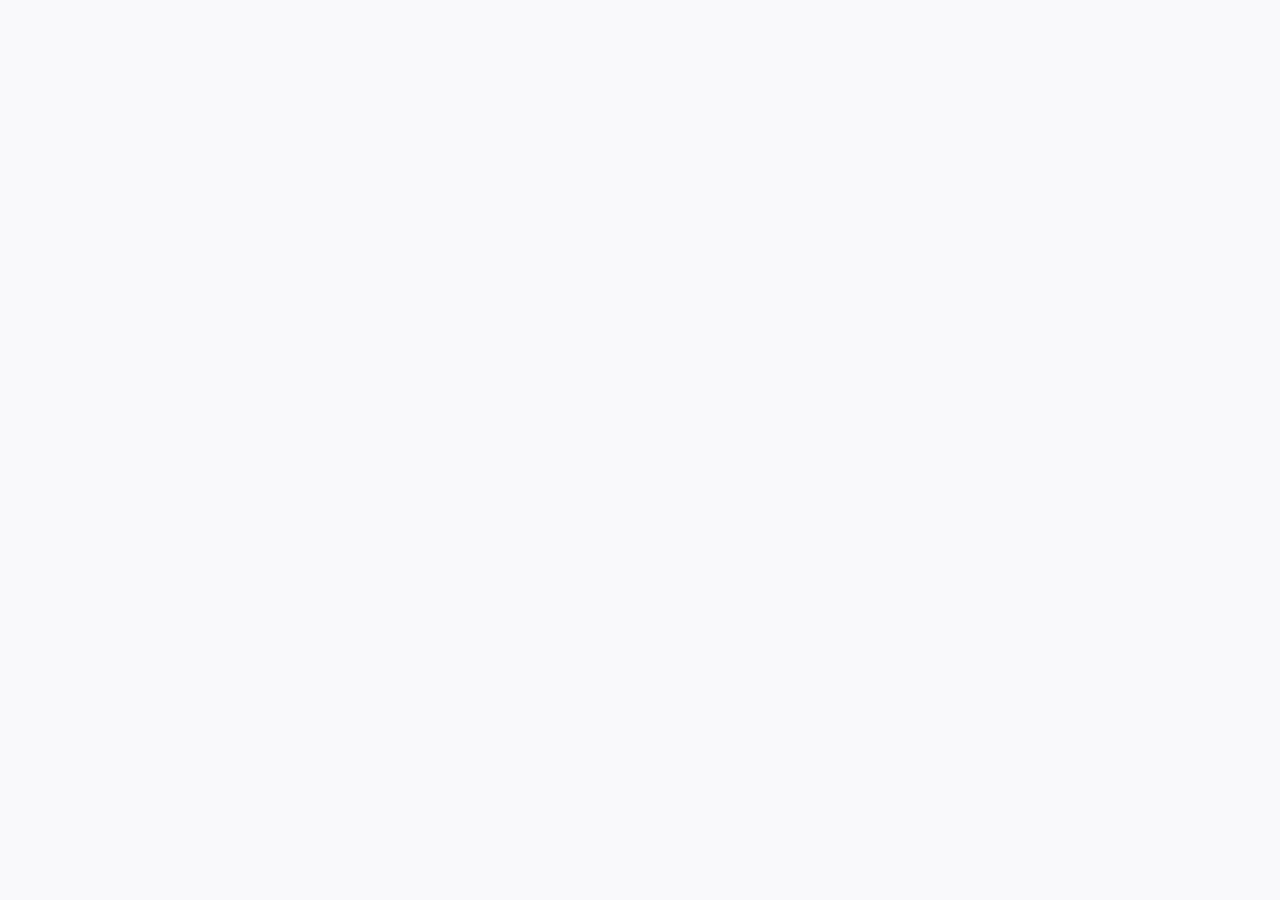
==== index.html @ aea3f919 "Publish deliverable app: index.html" ====
<!doctype html>
<html lang="en">
  <head>
    <meta charset="UTF-8" />
    <meta
      name="viewport"
      content="width=device-width, initial-scale=1, viewport-fit=cover"
    />
    <title>Glúteos 28D • Método Coach Luca</title>
    <meta
      name="description"
      content="Your independent 28-day at-home glute routine. Guided exercises, a personalized plan and progress at your own pace."
    />
    <meta name="theme-color" content="#b90760" />
    <meta name="apple-mobile-web-app-capable" content="yes" />
    <meta name="apple-mobile-web-app-status-bar-style" content="default" />
    <meta name="apple-mobile-web-app-title" content="Glúteos 28D" />
    <link rel="icon" href="[data-uri]" type="image/svg+xml" />
    <link rel="apple-touch-icon" href="[data-uri]" />
    <link rel="manifest" href="./manifest.webmanifest" />
    <link rel="preconnect" href="https://fonts.googleapis.com" />
    <link rel="preconnect" href="https://fonts.gstatic.com" crossorigin />
    <link
      href="https://fonts.googleapis.com/css2?family=Bricolage+Grotesque:opsz,wght@12..96,400;500;600;700;800&family=DM+Sans:wght@400;500;600;700;800&display=swap"
      rel="stylesheet"
    />
    <script type="module" crossorigin src="./app.js"></script>
    <link rel="stylesheet" crossorigin href="./app.css">
  </head>
  <body>
    <div id="root"></div>
  </body>
</html>
---- app.css ----
.fitness-app{--vip-footer-height: calc(64px + env(safe-area-inset-bottom, 0px)) }.vip-upgrade-footer{position:fixed;inset:auto 0 0;z-index:45;height:var(--vip-footer-height);display:flex;align-items:center;justify-content:center;padding:8px 16px calc(8px + env(safe-area-inset-bottom,0px));background:#fffcedf5;border-top:1px solid #e9d5a0;box-shadow:0 -4px 20px #210b3609;-webkit-backdrop-filter:blur(16px);backdrop-filter:blur(16px)}.vip-upgrade-link{display:flex;align-items:center;justify-content:center;gap:10px;width:min(420px,100%);height:46px;color:#210b36;background:linear-gradient(110deg,#ffe995,#f2c550);border:1.5px solid #210b36;border-radius:100px;box-shadow:2px 2px #210b36;text-decoration:none;transition:transform .18s ease,box-shadow .18s ease}.vip-upgrade-link:hover{transform:translateY(-1px);box-shadow:3px 3px #210b36}.vip-upgrade-link:active{transform:translateY(1px);box-shadow:1px 1px #210b36}.vip-upgrade-icon{display:flex;align-items:center;justify-content:center}.vip-upgrade-link strong{font-family:Bricolage Grotesque,sans-serif;font-size:19px;font-weight:800;letter-spacing:-.04em}.vip-upgrade-caption{padding-left:10px;border-left:1px solid #210b362b;font-size:12px;font-weight:750}.fitness-app .bottom-nav{bottom:calc(var(--vip-footer-height) + 20px)}.fitness-app .quiz-actions{bottom:var(--vip-footer-height)}.fitness-app .app-main{padding-bottom:calc(140px + var(--vip-footer-height))}.fitness-app .quiz-page{padding-bottom:calc(110px + var(--vip-footer-height))}.fitness-app .workout-page{padding-bottom:calc(130px + var(--vip-footer-height))}.fitness-app .welcome-column{padding-bottom:calc(38px + var(--vip-footer-height))}@media (max-width: 520px){.fitness-app .bottom-nav{bottom:calc(var(--vip-footer-height) + 14px)}.fitness-app .app-main{padding-bottom:calc(125px + var(--vip-footer-height))}.vip-upgrade-link{gap:9px}}@media (prefers-reduced-motion: reduce){.vip-upgrade-link{transition:none}}/*! tailwindcss v4.1.14 | MIT License | https://tailwindcss.com */@layer properties{@supports (((-webkit-hyphens:none)) and (not (margin-trim:inline))) or ((-moz-orient:inline) and (not (color:rgb(from red r g b)))){*,:before,:after,::backdrop{--tw-translate-x:0;--tw-translate-y:0;--tw-translate-z:0;--tw-rotate-x:initial;--tw-rotate-y:initial;--tw-rotate-z:initial;--tw-skew-x:initial;--tw-skew-y:initial;--tw-space-y-reverse:0;--tw-space-x-reverse:0;--tw-border-style:solid;--tw-gradient-position:initial;--tw-gradient-from:#0000;--tw-gradient-via:#0000;--tw-gradient-to:#0000;--tw-gradient-stops:initial;--tw-gradient-via-stops:initial;--tw-gradient-from-position:0%;--tw-gradient-via-position:50%;--tw-gradient-to-position:100%;--tw-leading:initial;--tw-font-weight:initial;--tw-tracking:initial;--tw-ordinal:initial;--tw-slashed-zero:initial;--tw-numeric-figure:initial;--tw-numeric-spacing:initial;--tw-numeric-fraction:initial;--tw-shadow:0 0 #0000;--tw-shadow-color:initial;--tw-shadow-alpha:100%;--tw-inset-shadow:0 0 #0000;--tw-inset-shadow-color:initial;--tw-inset-shadow-alpha:100%;--tw-ring-color:initial;--tw-ring-shadow:0 0 #0000;--tw-inset-ring-color:initial;--tw-inset-ring-shadow:0 0 #0000;--tw-ring-inset:initial;--tw-ring-offset-width:0px;--tw-ring-offset-color:#fff;--tw-ring-offset-shadow:0 0 #0000;--tw-outline-style:solid;--tw-blur:initial;--tw-brightness:initial;--tw-contrast:initial;--tw-grayscale:initial;--tw-hue-rotate:initial;--tw-invert:initial;--tw-opacity:initial;--tw-saturate:initial;--tw-sepia:initial;--tw-drop-shadow:initial;--tw-drop-shadow-color:initial;--tw-drop-shadow-alpha:100%;--tw-drop-shadow-size:initial;--tw-backdrop-blur:initial;--tw-backdrop-brightness:initial;--tw-backdrop-contrast:initial;--tw-backdrop-grayscale:initial;--tw-backdrop-hue-rotate:initial;--tw-backdrop-invert:initial;--tw-backdrop-opacity:initial;--tw-backdrop-saturate:initial;--tw-backdrop-sepia:initial;--tw-duration:initial;--tw-ease:initial;--tw-content:""}}}@layer theme{:root,:host{--font-sans:ui-sans-serif,system-ui,sans-serif,"Apple Color Emoji","Segoe UI Emoji","Segoe UI Symbol","Noto Color Emoji";--font-mono:ui-monospace,SFMono-Regular,Menlo,Monaco,Consolas,"Liberation Mono","Courier New",monospace;--color-red-100:oklch(93.6% .032 17.717);--color-red-500:oklch(63.7% .237 25.331);--color-blue-600:oklch(54.6% .245 262.881);--color-blue-700:oklch(48.8% .243 264.376);--color-slate-50:oklch(98.4% .003 247.858);--color-slate-100:oklch(96.8% .007 247.896);--color-slate-600:oklch(44.6% .043 257.281);--color-slate-700:oklch(37.2% .044 257.287);--color-slate-900:oklch(20.8% .042 265.755);--color-black:#000;--color-white:#fff;--spacing:.25rem;--container-xs:20rem;--container-sm:24rem;--container-md:28rem;--container-lg:32rem;--container-2xl:42rem;--container-6xl:72rem;--text-xs:.75rem;--text-xs--line-height:calc(1/.75);--text-sm:.875rem;--text-sm--line-height:calc(1.25/.875);--text-base:1rem;--text-base--line-height: 1.5 ;--text-lg:1.125rem;--text-lg--line-height:calc(1.75/1.125);--text-xl:1.25rem;--text-xl--line-height:calc(1.75/1.25);--text-2xl:1.5rem;--text-2xl--line-height:calc(2/1.5);--text-3xl:1.875rem;--text-3xl--line-height: 1.2 ;--text-4xl:2.25rem;--text-4xl--line-height:calc(2.5/2.25);--font-weight-normal:400;--font-weight-medium:500;--font-weight-semibold:600;--font-weight-bold:700;--tracking-tight:-.025em;--tracking-widest:.1em;--leading-snug:1.375;--leading-normal:1.5;--leading-relaxed:1.625;--radius-xs:.125rem;--radius-sm:.25rem;--radius-md:.375rem;--radius-lg:.5rem;--radius-xl:.75rem;--ease-in-out:cubic-bezier(.4,0,.2,1);--animate-spin:spin 1s linear infinite;--animate-pulse:pulse 2s cubic-bezier(.4,0,.6,1)infinite;--blur-sm:8px;--blur-2xl:40px;--aspect-video:16/9;--default-transition-duration:.15s;--default-transition-timing-function:cubic-bezier(.4,0,.2,1);--default-font-family:var(--font-sans);--default-mono-font-family:var(--font-mono)}}@layer base{*,:after,:before,::backdrop{box-sizing:border-box;border:0 solid;margin:0;padding:0}::file-selector-button{box-sizing:border-box;border:0 solid;margin:0;padding:0}html,:host{-webkit-text-size-adjust:100%;tab-size:4;line-height:1.5;font-family:var(--default-font-family,ui-sans-serif,system-ui,sans-serif,"Apple Color Emoji","Segoe UI Emoji","Segoe UI Symbol","Noto Color Emoji");font-feature-settings:var(--default-font-feature-settings,normal);font-variation-settings:var(--default-font-variation-settings,normal);-webkit-tap-highlight-color:transparent}hr{height:0;color:inherit;border-top-width:1px}abbr:where([title]){-webkit-text-decoration:underline dotted;text-decoration:underline dotted}h1,h2,h3,h4,h5,h6{font-size:inherit;font-weight:inherit}a{color:inherit;-webkit-text-decoration:inherit;text-decoration:inherit}b,strong{font-weight:bolder}code,kbd,samp,pre{font-family:var(--default-mono-font-family,ui-monospace,SFMono-Regular,Menlo,Monaco,Consolas,"Liberation Mono","Courier New",monospace);font-feature-settings:var(--default-mono-font-feature-settings,normal);font-variation-settings:var(--default-mono-font-variation-settings,normal);font-size:1em}small{font-size:80%}sub,sup{vertical-align:baseline;font-size:75%;line-height:0;position:relative}sub{bottom:-.25em}sup{top:-.5em}table{text-indent:0;border-color:inherit;border-collapse:collapse}:-moz-focusring{outline:auto}progress{vertical-align:baseline}summary{display:list-item}ol,ul,menu{list-style:none}img,svg,video,canvas,audio,iframe,embed,object{vertical-align:middle;display:block}img,video{max-width:100%;height:auto}button,input,select,optgroup,textarea{font:inherit;font-feature-settings:inherit;font-variation-settings:inherit;letter-spacing:inherit;color:inherit;opacity:1;background-color:#0000;border-radius:0}::file-selector-button{font:inherit;font-feature-settings:inherit;font-variation-settings:inherit;letter-spacing:inherit;color:inherit;opacity:1;background-color:#0000;border-radius:0}:where(select:is([multiple],[size])) optgroup{font-weight:bolder}:where(select:is([multiple],[size])) optgroup option{padding-inline-start:20px}::file-selector-button{margin-inline-end:4px}::placeholder{opacity:1}@supports (not ((-webkit-appearance:-apple-pay-button))) or (contain-intrinsic-size:1px){::placeholder{color:currentColor}@supports (color:color-mix(in lab,red,red)){::placeholder{color:color-mix(in oklab,currentcolor 50%,transparent)}}}textarea{resize:vertical}::-webkit-search-decoration{-webkit-appearance:none}::-webkit-date-and-time-value{min-height:1lh;text-align:inherit}::-webkit-datetime-edit{display:inline-flex}::-webkit-datetime-edit-fields-wrapper{padding:0}::-webkit-datetime-edit{padding-block:0}::-webkit-datetime-edit-year-field{padding-block:0}::-webkit-datetime-edit-month-field{padding-block:0}::-webkit-datetime-edit-day-field{padding-block:0}::-webkit-datetime-edit-hour-field{padding-block:0}::-webkit-datetime-edit-minute-field{padding-block:0}::-webkit-datetime-edit-second-field{padding-block:0}::-webkit-datetime-edit-millisecond-field{padding-block:0}::-webkit-datetime-edit-meridiem-field{padding-block:0}::-webkit-calendar-picker-indicator{line-height:1}:-moz-ui-invalid{box-shadow:none}button,input:where([type=button],[type=reset],[type=submit]){appearance:button}::file-selector-button{appearance:button}::-webkit-inner-spin-button{height:auto}::-webkit-outer-spin-button{height:auto}[hidden]:where(:not([hidden=until-found])){display:none!important}}@layer components;@layer utilities{.\@container\/card-header{container:card-header/inline-size}.\@container\/field-group{container:field-group/inline-size}.pointer-events-none{pointer-events:none}.invisible{visibility:hidden}.visible{visibility:visible}.sr-only{clip-path:inset(50%);white-space:nowrap;border-width:0;width:1px;height:1px;margin:-1px;padding:0;position:absolute;overflow:hidden}.absolute{position:absolute}.fixed{position:fixed}.relative{position:relative}.static{position:static}.sticky{position:sticky}.inset-0{inset:calc(var(--spacing)*0)}.inset-x-0{inset-inline:calc(var(--spacing)*0)}.inset-y-0{inset-block:calc(var(--spacing)*0)}.-top-12{top:calc(var(--spacing)*-12)}.top-0{top:calc(var(--spacing)*0)}.top-1\.5{top:calc(var(--spacing)*1.5)}.top-1\/2{top:50%}.top-3\.5{top:calc(var(--spacing)*3.5)}.top-4{top:calc(var(--spacing)*4)}.top-\[1px\]{top:1px}.top-\[50\%\]{top:50%}.top-\[60\%\]{top:60%}.top-full{top:100%}.-right-12{right:calc(var(--spacing)*-12)}.right-0{right:calc(var(--spacing)*0)}.right-1{right:calc(var(--spacing)*1)}.right-2{right:calc(var(--spacing)*2)}.right-3{right:calc(var(--spacing)*3)}.right-4{right:calc(var(--spacing)*4)}.-bottom-12{bottom:calc(var(--spacing)*-12)}.bottom-0{bottom:calc(var(--spacing)*0)}.bottom-4{bottom:calc(var(--spacing)*4)}.-left-12{left:calc(var(--spacing)*-12)}.left-0{left:calc(var(--spacing)*0)}.left-1\/2{left:50%}.left-2{left:calc(var(--spacing)*2)}.left-4{left:calc(var(--spacing)*4)}.left-\[50\%\]{left:50%}.isolate{isolation:isolate}.z-10{z-index:10}.z-20{z-index:20}.z-40{z-index:40}.z-50{z-index:50}.z-\[1\]{z-index:1}.order-first{order:-9999}.order-last{order:9999}.col-start-2{grid-column-start:2}.row-span-2{grid-row:span 2/span 2}.row-start-1{grid-row-start:1}.container{width:100%}@media (min-width:40rem){.container{max-width:40rem}}@media (min-width:48rem){.container{max-width:48rem}}@media (min-width:64rem){.container{max-width:64rem}}@media (min-width:80rem){.container{max-width:80rem}}@media (min-width:96rem){.container{max-width:96rem}}.\!m-0{margin:calc(var(--spacing)*0)!important}.-mx-1{margin-inline:calc(var(--spacing)*-1)}.mx-2{margin-inline:calc(var(--spacing)*2)}.mx-3\.5{margin-inline:calc(var(--spacing)*3.5)}.mx-4{margin-inline:calc(var(--spacing)*4)}.mx-auto{margin-inline:auto}.-my-2{margin-block:calc(var(--spacing)*-2)}.my-0{margin-block:calc(var(--spacing)*0)}.my-0\.5{margin-block:calc(var(--spacing)*.5)}.my-1{margin-block:calc(var(--spacing)*1)}.-mt-4{margin-top:calc(var(--spacing)*-4)}.mt-1{margin-top:calc(var(--spacing)*1)}.mt-1\.5{margin-top:calc(var(--spacing)*1.5)}.mt-2{margin-top:calc(var(--spacing)*2)}.mt-4{margin-top:calc(var(--spacing)*4)}.mt-12{margin-top:calc(var(--spacing)*12)}.mt-auto{margin-top:auto}.mr-2{margin-right:calc(var(--spacing)*2)}.mb-1{margin-bottom:calc(var(--spacing)*1)}.mb-2{margin-bottom:calc(var(--spacing)*2)}.mb-3{margin-bottom:calc(var(--spacing)*3)}.mb-4{margin-bottom:calc(var(--spacing)*4)}.mb-6{margin-bottom:calc(var(--spacing)*6)}.mb-8{margin-bottom:calc(var(--spacing)*8)}.-ml-4{margin-left:calc(var(--spacing)*-4)}.ml-1{margin-left:calc(var(--spacing)*1)}.ml-2{margin-left:calc(var(--spacing)*2)}.ml-4{margin-left:calc(var(--spacing)*4)}.ml-auto{margin-left:auto}.line-clamp-1{-webkit-line-clamp:1;-webkit-box-orient:vertical;display:-webkit-box;overflow:hidden}.line-clamp-2{-webkit-line-clamp:2;-webkit-box-orient:vertical;display:-webkit-box;overflow:hidden}.block{display:block}.flex{display:flex}.grid{display:grid}.hidden{display:none}.inline-flex{display:inline-flex}.table{display:table}.table-caption{display:table-caption}.table-cell{display:table-cell}.table-row{display:table-row}.field-sizing-content{field-sizing:content}.aspect-square{aspect-ratio:1}.aspect-video{aspect-ratio:var(--aspect-video)}.size-\(--cell-size\){width:var(--cell-size);height:var(--cell-size)}.size-2{width:calc(var(--spacing)*2);height:calc(var(--spacing)*2)}.size-2\.5{width:calc(var(--spacing)*2.5);height:calc(var(--spacing)*2.5)}.size-3{width:calc(var(--spacing)*3);height:calc(var(--spacing)*3)}.size-3\.5{width:calc(var(--spacing)*3.5);height:calc(var(--spacing)*3.5)}.size-4{width:calc(var(--spacing)*4);height:calc(var(--spacing)*4)}.size-6{width:calc(var(--spacing)*6);height:calc(var(--spacing)*6)}.size-7{width:calc(var(--spacing)*7);height:calc(var(--spacing)*7)}.size-8{width:calc(var(--spacing)*8);height:calc(var(--spacing)*8)}.size-9{width:calc(var(--spacing)*9);height:calc(var(--spacing)*9)}.size-10{width:calc(var(--spacing)*10);height:calc(var(--spacing)*10)}.size-12{width:calc(var(--spacing)*12);height:calc(var(--spacing)*12)}.size-auto{width:auto;height:auto}.size-full{width:100%;height:100%}.h-\(--cell-size\){height:var(--cell-size)}.h-1\.5{height:calc(var(--spacing)*1.5)}.h-2{height:calc(var(--spacing)*2)}.h-2\.5{height:calc(var(--spacing)*2.5)}.h-3{height:calc(var(--spacing)*3)}.h-4{height:calc(var(--spacing)*4)}.h-5{height:calc(var(--spacing)*5)}.h-6{height:calc(var(--spacing)*6)}.h-7{height:calc(var(--spacing)*7)}.h-8{height:calc(var(--spacing)*8)}.h-9{height:calc(var(--spacing)*9)}.h-10{height:calc(var(--spacing)*10)}.h-12{height:calc(var(--spacing)*12)}.h-14{height:calc(var(--spacing)*14)}.h-16{height:calc(var(--spacing)*16)}.h-32{height:calc(var(--spacing)*32)}.h-64{height:calc(var(--spacing)*64)}.h-\[1\.15rem\]{height:1.15rem}.h-\[38px\]{height:38px}.h-\[200px\]{height:200px}.h-\[500px\]{height:500px}.h-\[calc\(100\%-1px\)\]{height:calc(100% - 1px)}.h-\[var\(--radix-navigation-menu-viewport-height\)\]{height:var(--radix-navigation-menu-viewport-height)}.h-\[var\(--radix-select-trigger-height\)\]{height:var(--radix-select-trigger-height)}.h-auto{height:auto}.h-full{height:100%}.h-px{height:1px}.h-svh{height:100svh}.max-h-\(--radix-context-menu-content-available-height\){max-height:var(--radix-context-menu-content-available-height)}.max-h-\(--radix-dropdown-menu-content-available-height\){max-height:var(--radix-dropdown-menu-content-available-height)}.max-h-\(--radix-select-content-available-height\){max-height:var(--radix-select-content-available-height)}.max-h-32{max-height:calc(var(--spacing)*32)}.max-h-\[300px\]{max-height:300px}.min-h-0{min-height:calc(var(--spacing)*0)}.min-h-4{min-height:calc(var(--spacing)*4)}.min-h-9{min-height:calc(var(--spacing)*9)}.min-h-16{min-height:calc(var(--spacing)*16)}.min-h-\[200px\]{min-height:200px}.min-h-screen{min-height:100vh}.min-h-svh{min-height:100svh}.w-\(--cell-size\){width:var(--cell-size)}.w-\(--sidebar-width\){width:var(--sidebar-width)}.w-0{width:calc(var(--spacing)*0)}.w-1{width:calc(var(--spacing)*1)}.w-1\/2{width:50%}.w-2{width:calc(var(--spacing)*2)}.w-2\.5{width:calc(var(--spacing)*2.5)}.w-3{width:calc(var(--spacing)*3)}.w-3\/4{width:75%}.w-4{width:calc(var(--spacing)*4)}.w-5{width:calc(var(--spacing)*5)}.w-8{width:calc(var(--spacing)*8)}.w-9{width:calc(var(--spacing)*9)}.w-10{width:calc(var(--spacing)*10)}.w-16{width:calc(var(--spacing)*16)}.w-20{width:calc(var(--spacing)*20)}.w-24{width:calc(var(--spacing)*24)}.w-32{width:calc(var(--spacing)*32)}.w-48{width:calc(var(--spacing)*48)}.w-64{width:calc(var(--spacing)*64)}.w-72{width:calc(var(--spacing)*72)}.w-\[38px\]{width:38px}.w-\[100px\]{width:100px}.w-\[280px\]{width:280px}.w-\[400px\]{width:400px}.w-auto{width:auto}.w-fit{width:fit-content}.w-full{width:100%}.w-max{width:max-content}.w-px{width:1px}.max-w-\(--skeleton-width\){max-width:var(--skeleton-width)}.max-w-2xl{max-width:var(--container-2xl)}.max-w-6xl{max-width:var(--container-6xl)}.max-w-\[80\%\]{max-width:80%}.max-w-\[calc\(100\%-2rem\)\]{max-width:calc(100% - 2rem)}.max-w-lg{max-width:var(--container-lg)}.max-w-max{max-width:max-content}.max-w-md{max-width:var(--container-md)}.max-w-none{max-width:none}.max-w-sm{max-width:var(--container-sm)}.max-w-xs{max-width:var(--container-xs)}.min-w-\(--cell-size\){min-width:var(--cell-size)}.min-w-0{min-width:calc(var(--spacing)*0)}.min-w-5{min-width:calc(var(--spacing)*5)}.min-w-8{min-width:calc(var(--spacing)*8)}.min-w-9{min-width:calc(var(--spacing)*9)}.min-w-10{min-width:calc(var(--spacing)*10)}.min-w-\[8rem\]{min-width:8rem}.min-w-\[12rem\]{min-width:12rem}.min-w-\[var\(--radix-select-trigger-width\)\]{min-width:var(--radix-select-trigger-width)}.flex-1{flex:1}.flex-shrink-0,.shrink-0{flex-shrink:0}.grow{flex-grow:1}.grow-0{flex-grow:0}.basis-full{flex-basis:100%}.caption-bottom{caption-side:bottom}.border-collapse{border-collapse:collapse}.origin-\(--radix-context-menu-content-transform-origin\){transform-origin:var(--radix-context-menu-content-transform-origin)}.origin-\(--radix-dropdown-menu-content-transform-origin\){transform-origin:var(--radix-dropdown-menu-content-transform-origin)}.origin-\(--radix-hover-card-content-transform-origin\){transform-origin:var(--radix-hover-card-content-transform-origin)}.origin-\(--radix-menubar-content-transform-origin\){transform-origin:var(--radix-menubar-content-transform-origin)}.origin-\(--radix-popover-content-transform-origin\){transform-origin:var(--radix-popover-content-transform-origin)}.origin-\(--radix-select-content-transform-origin\){transform-origin:var(--radix-select-content-transform-origin)}.origin-\(--radix-tooltip-content-transform-origin\){transform-origin:var(--radix-tooltip-content-transform-origin)}.-translate-x-1\/2{--tw-translate-x: -50% ;translate:var(--tw-translate-x)var(--tw-translate-y)}.-translate-x-px{--tw-translate-x:-1px;translate:var(--tw-translate-x)var(--tw-translate-y)}.translate-x-\[-50\%\]{--tw-translate-x:-50%;translate:var(--tw-translate-x)var(--tw-translate-y)}.translate-x-px{--tw-translate-x:1px;translate:var(--tw-translate-x)var(--tw-translate-y)}.-translate-y-1\/2{--tw-translate-y: -50% ;translate:var(--tw-translate-x)var(--tw-translate-y)}.translate-y-0\.5{--tw-translate-y:calc(var(--spacing)*.5);translate:var(--tw-translate-x)var(--tw-translate-y)}.translate-y-\[-50\%\]{--tw-translate-y:-50%;translate:var(--tw-translate-x)var(--tw-translate-y)}.translate-y-\[calc\(-50\%_-_2px\)\]{--tw-translate-y: calc(-50% - 2px) ;translate:var(--tw-translate-x)var(--tw-translate-y)}.rotate-45{rotate:45deg}.rotate-90{rotate:90deg}.transform{transform:var(--tw-rotate-x,)var(--tw-rotate-y,)var(--tw-rotate-z,)var(--tw-skew-x,)var(--tw-skew-y,)}.animate-pulse{animation:var(--animate-pulse)}.animate-spin{animation:var(--animate-spin)}.cursor-col-resize{cursor:col-resize}.cursor-default{cursor:default}.cursor-pointer{cursor:pointer}.cursor-text{cursor:text}.touch-none{touch-action:none}.resize-none{resize:none}.scroll-my-1{scroll-margin-block:calc(var(--spacing)*1)}.scroll-py-1{scroll-padding-block:calc(var(--spacing)*1)}.list-disc{list-style-type:disc}.list-none{list-style-type:none}.auto-rows-min{grid-auto-rows:min-content}.grid-cols-1{grid-template-columns:repeat(1,minmax(0,1fr))}.grid-cols-2{grid-template-columns:repeat(2,minmax(0,1fr))}.grid-cols-3{grid-template-columns:repeat(3,minmax(0,1fr))}.grid-cols-\[0_1fr\]{grid-template-columns:0 1fr}.grid-rows-\[auto_auto\]{grid-template-rows:auto auto}.flex-col{flex-direction:column}.flex-col-reverse{flex-direction:column-reverse}.flex-row{flex-direction:row}.flex-wrap{flex-wrap:wrap}.items-center{align-items:center}.items-end{align-items:flex-end}.items-start{align-items:flex-start}.items-stretch{align-items:stretch}.justify-between{justify-content:space-between}.justify-center{justify-content:center}.justify-end{justify-content:flex-end}.justify-start{justify-content:flex-start}.justify-items-start{justify-items:start}.gap-0{gap:calc(var(--spacing)*0)}.gap-0\.5{gap:calc(var(--spacing)*.5)}.gap-1{gap:calc(var(--spacing)*1)}.gap-1\.5{gap:calc(var(--spacing)*1.5)}.gap-2{gap:calc(var(--spacing)*2)}.gap-2\.5{gap:calc(var(--spacing)*2.5)}.gap-3{gap:calc(var(--spacing)*3)}.gap-4{gap:calc(var(--spacing)*4)}.gap-6{gap:calc(var(--spacing)*6)}.gap-7{gap:calc(var(--spacing)*7)}.gap-8{gap:calc(var(--spacing)*8)}:where(.space-y-1>:not(:last-child)){--tw-space-y-reverse:0;margin-block-start:calc(calc(var(--spacing)*1)*var(--tw-space-y-reverse));margin-block-end:calc(calc(var(--spacing)*1)*calc(1 - var(--tw-space-y-reverse)))}:where(.space-y-2>:not(:last-child)){--tw-space-y-reverse:0;margin-block-start:calc(calc(var(--spacing)*2)*var(--tw-space-y-reverse));margin-block-end:calc(calc(var(--spacing)*2)*calc(1 - var(--tw-space-y-reverse)))}:where(.space-y-3>:not(:last-child)){--tw-space-y-reverse:0;margin-block-start:calc(calc(var(--spacing)*3)*var(--tw-space-y-reverse));margin-block-end:calc(calc(var(--spacing)*3)*calc(1 - var(--tw-space-y-reverse)))}:where(.space-y-4>:not(:last-child)){--tw-space-y-reverse:0;margin-block-start:calc(calc(var(--spacing)*4)*var(--tw-space-y-reverse));margin-block-end:calc(calc(var(--spacing)*4)*calc(1 - var(--tw-space-y-reverse)))}:where(.space-y-6>:not(:last-child)){--tw-space-y-reverse:0;margin-block-start:calc(calc(var(--spacing)*6)*var(--tw-space-y-reverse));margin-block-end:calc(calc(var(--spacing)*6)*calc(1 - var(--tw-space-y-reverse)))}:where(.space-y-12>:not(:last-child)){--tw-space-y-reverse:0;margin-block-start:calc(calc(var(--spacing)*12)*var(--tw-space-y-reverse));margin-block-end:calc(calc(var(--spacing)*12)*calc(1 - var(--tw-space-y-reverse)))}:where(.space-x-2>:not(:last-child)){--tw-space-x-reverse:0;margin-inline-start:calc(calc(var(--spacing)*2)*var(--tw-space-x-reverse));margin-inline-end:calc(calc(var(--spacing)*2)*calc(1 - var(--tw-space-x-reverse)))}.gap-y-0\.5{row-gap:calc(var(--spacing)*.5)}.self-start{align-self:flex-start}.self-stretch{align-self:stretch}.justify-self-end{justify-self:flex-end}.truncate{text-overflow:ellipsis;white-space:nowrap;overflow:hidden}.overflow-auto{overflow:auto}.overflow-hidden{overflow:hidden}.overflow-x-auto{overflow-x:auto}.overflow-x-hidden{overflow-x:hidden}.overflow-y-auto{overflow-y:auto}.rounded{border-radius:.25rem}.rounded-\[2px\]{border-radius:2px}.rounded-\[4px\]{border-radius:4px}.rounded-\[10px\]{border-radius:10px}.rounded-\[20px\]{border-radius:20px}.rounded-\[calc\(var\(--radius\)-5px\)\]{border-radius:calc(var(--radius) - 5px)}.rounded-\[inherit\]{border-radius:inherit}.rounded-full{border-radius:3.40282e38px}.rounded-lg{border-radius:var(--radius-lg)}.rounded-md{border-radius:var(--radius-md)}.rounded-none{border-radius:0}.rounded-sm{border-radius:var(--radius-sm)}.rounded-xl{border-radius:var(--radius-xl)}.rounded-xs{border-radius:var(--radius-xs)}.rounded-l-md{border-top-left-radius:var(--radius-md);border-bottom-left-radius:var(--radius-md)}.rounded-tl-sm{border-top-left-radius:var(--radius-sm)}.rounded-r-md{border-top-right-radius:var(--radius-md);border-bottom-right-radius:var(--radius-md)}.border{border-style:var(--tw-border-style);border-width:1px}.border-0{border-style:var(--tw-border-style);border-width:0}.border-\[1\.5px\]{border-style:var(--tw-border-style);border-width:1.5px}.border-y{border-block-style:var(--tw-border-style);border-block-width:1px}.border-t{border-top-style:var(--tw-border-style);border-top-width:1px}.border-r{border-right-style:var(--tw-border-style);border-right-width:1px}.border-r-0{border-right-style:var(--tw-border-style);border-right-width:0}.border-b{border-bottom-style:var(--tw-border-style);border-bottom-width:1px}.border-l{border-left-style:var(--tw-border-style);border-left-width:1px}.border-dashed{--tw-border-style:dashed;border-style:dashed}.border-\(--color-border\){border-color:var(--color-border)}.border-\[rgba\(0\,0\,0\,0\.08\)\]{border-color:#00000014}.border-transparent{border-color:#0000}.border-t-transparent{border-top-color:#0000}.border-l-transparent{border-left-color:#0000}.bg-\(--color-bg\){background-color:var(--color-bg)}.bg-\[\#1a1a19\]{background-color:#1a1a19}.bg-\[\#f8f8f7\]{background-color:#f8f8f7}.bg-black\/50{background-color:#00000080}@supports (color:color-mix(in lab,red,red)){.bg-black\/50{background-color:color-mix(in oklab,var(--color-black)50%,transparent)}}.bg-blue-600{background-color:var(--color-blue-600)}.bg-red-100{background-color:var(--color-red-100)}.bg-transparent{background-color:#0000}.bg-white{background-color:var(--color-white)}.bg-white\/80{background-color:#fffc}@supports (color:color-mix(in lab,red,red)){.bg-white\/80{background-color:color-mix(in oklab,var(--color-white)80%,transparent)}}.bg-gradient-to-br{--tw-gradient-position:to bottom right in oklab;background-image:linear-gradient(var(--tw-gradient-stops))}.from-slate-50{--tw-gradient-from:var(--color-slate-50);--tw-gradient-stops:var(--tw-gradient-via-stops,var(--tw-gradient-position),var(--tw-gradient-from)var(--tw-gradient-from-position),var(--tw-gradient-to)var(--tw-gradient-to-position))}.to-slate-100{--tw-gradient-to:var(--color-slate-100);--tw-gradient-stops:var(--tw-gradient-via-stops,var(--tw-gradient-position),var(--tw-gradient-from)var(--tw-gradient-from-position),var(--tw-gradient-to)var(--tw-gradient-to-position))}.fill-current{fill:currentColor}.p-0{padding:calc(var(--spacing)*0)}.p-1{padding:calc(var(--spacing)*1)}.p-2{padding:calc(var(--spacing)*2)}.p-3{padding:calc(var(--spacing)*3)}.p-4{padding:calc(var(--spacing)*4)}.p-5{padding:calc(var(--spacing)*5)}.p-6{padding:calc(var(--spacing)*6)}.p-8{padding:calc(var(--spacing)*8)}.p-\[3px\]{padding:3px}.p-px{padding:1px}.px-\(--cell-size\){padding-inline:var(--cell-size)}.px-1{padding-inline:calc(var(--spacing)*1)}.px-1\.5{padding-inline:calc(var(--spacing)*1.5)}.px-2{padding-inline:calc(var(--spacing)*2)}.px-2\.5{padding-inline:calc(var(--spacing)*2.5)}.px-3{padding-inline:calc(var(--spacing)*3)}.px-4{padding-inline:calc(var(--spacing)*4)}.px-5{padding-inline:calc(var(--spacing)*5)}.px-6{padding-inline:calc(var(--spacing)*6)}.py-0\.5{padding-block:calc(var(--spacing)*.5)}.py-1{padding-block:calc(var(--spacing)*1)}.py-1\.5{padding-block:calc(var(--spacing)*1.5)}.py-2{padding-block:calc(var(--spacing)*2)}.py-2\.5{padding-block:calc(var(--spacing)*2.5)}.py-3{padding-block:calc(var(--spacing)*3)}.py-4{padding-block:calc(var(--spacing)*4)}.py-5{padding-block:calc(var(--spacing)*5)}.py-6{padding-block:calc(var(--spacing)*6)}.pt-0{padding-top:calc(var(--spacing)*0)}.pt-3{padding-top:calc(var(--spacing)*3)}.pt-4{padding-top:calc(var(--spacing)*4)}.pt-6{padding-top:calc(var(--spacing)*6)}.pt-8{padding-top:calc(var(--spacing)*8)}.pt-12{padding-top:calc(var(--spacing)*12)}.pr-1{padding-right:calc(var(--spacing)*1)}.pr-2{padding-right:calc(var(--spacing)*2)}.pr-2\.5{padding-right:calc(var(--spacing)*2.5)}.pr-3{padding-right:calc(var(--spacing)*3)}.pr-8{padding-right:calc(var(--spacing)*8)}.pb-3{padding-bottom:calc(var(--spacing)*3)}.pb-4{padding-bottom:calc(var(--spacing)*4)}.pb-8{padding-bottom:calc(var(--spacing)*8)}.pl-2{padding-left:calc(var(--spacing)*2)}.pl-3{padding-left:calc(var(--spacing)*3)}.pl-4{padding-left:calc(var(--spacing)*4)}.pl-8{padding-left:calc(var(--spacing)*8)}.text-center{text-align:center}.text-left{text-align:left}.text-right{text-align:right}.align-middle{vertical-align:middle}.font-mono{font-family:var(--font-mono)}.font-sans{font-family:var(--font-sans)}.text-2xl{font-size:var(--text-2xl);line-height:var(--tw-leading,var(--text-2xl--line-height))}.text-3xl{font-size:var(--text-3xl);line-height:var(--tw-leading,var(--text-3xl--line-height))}.text-4xl{font-size:var(--text-4xl);line-height:var(--tw-leading,var(--text-4xl--line-height))}.text-base{font-size:var(--text-base);line-height:var(--tw-leading,var(--text-base--line-height))}.text-lg{font-size:var(--text-lg);line-height:var(--tw-leading,var(--text-lg--line-height))}.text-sm{font-size:var(--text-sm);line-height:var(--tw-leading,var(--text-sm--line-height))}.text-sm\/relaxed{font-size:var(--text-sm);line-height:var(--leading-relaxed)}.text-xl{font-size:var(--text-xl);line-height:var(--tw-leading,var(--text-xl--line-height))}.text-xs{font-size:var(--text-xs);line-height:var(--tw-leading,var(--text-xs--line-height))}.text-\[0\.8rem\]{font-size:.8rem}.leading-5{--tw-leading:calc(var(--spacing)*5);line-height:calc(var(--spacing)*5)}.leading-\[26px\]{--tw-leading:26px;line-height:26px}.leading-none{--tw-leading:1;line-height:1}.leading-normal{--tw-leading:var(--leading-normal);line-height:var(--leading-normal)}.leading-relaxed{--tw-leading:var(--leading-relaxed);line-height:var(--leading-relaxed)}.leading-snug{--tw-leading:var(--leading-snug);line-height:var(--leading-snug)}.font-bold{--tw-font-weight:var(--font-weight-bold);font-weight:var(--font-weight-bold)}.font-medium{--tw-font-weight:var(--font-weight-medium);font-weight:var(--font-weight-medium)}.font-normal{--tw-font-weight:var(--font-weight-normal);font-weight:var(--font-weight-normal)}.font-semibold{--tw-font-weight:var(--font-weight-semibold);font-weight:var(--font-weight-semibold)}.tracking-\[-0\.44px\]{--tw-tracking:-.44px;letter-spacing:-.44px}.tracking-\[-0\.154px\]{--tw-tracking:-.154px;letter-spacing:-.154px}.tracking-tight{--tw-tracking:var(--tracking-tight);letter-spacing:var(--tracking-tight)}.tracking-widest{--tw-tracking:var(--tracking-widest);letter-spacing:var(--tracking-widest)}.text-balance{text-wrap:balance}.break-words{overflow-wrap:break-word}.whitespace-break-spaces{white-space:break-spaces}.whitespace-nowrap{white-space:nowrap}.whitespace-pre-wrap{white-space:pre-wrap}.text-\[\#34322d\]{color:#34322d}.text-\[\#858481\]{color:#858481}.text-current{color:currentColor}.text-red-500{color:var(--color-red-500)}.text-slate-600{color:var(--color-slate-600)}.text-slate-700{color:var(--color-slate-700)}.text-slate-900{color:var(--color-slate-900)}.text-white{color:var(--color-white)}.italic{font-style:italic}.tabular-nums{--tw-numeric-spacing:tabular-nums;font-variant-numeric:var(--tw-ordinal,)var(--tw-slashed-zero,)var(--tw-numeric-figure,)var(--tw-numeric-spacing,)var(--tw-numeric-fraction,)}.underline{text-decoration-line:underline}.underline-offset-4{text-underline-offset:4px}.opacity-0{opacity:0}.opacity-20{opacity:.2}.opacity-50{opacity:.5}.opacity-70{opacity:.7}.opacity-90{opacity:.9}.opacity-100{opacity:1}.shadow{--tw-shadow:0 1px 3px 0 var(--tw-shadow-color,#0000001a),0 1px 2px -1px var(--tw-shadow-color,#0000001a);box-shadow:var(--tw-inset-shadow),var(--tw-inset-ring-shadow),var(--tw-ring-offset-shadow),var(--tw-ring-shadow),var(--tw-shadow)}.shadow-\[0_0_0_1px_hsl\(var\(--sidebar-border\)\)\]{--tw-shadow:0 0 0 1px var(--tw-shadow-color,hsl(var(--sidebar-border)));box-shadow:var(--tw-inset-shadow),var(--tw-inset-ring-shadow),var(--tw-ring-offset-shadow),var(--tw-ring-shadow),var(--tw-shadow)}.shadow-\[0px_4px_11px_0px_rgba\(0\,0\,0\,0\.08\)\]{--tw-shadow:0px 4px 11px 0px var(--tw-shadow-color,#00000014);box-shadow:var(--tw-inset-shadow),var(--tw-inset-ring-shadow),var(--tw-ring-offset-shadow),var(--tw-ring-shadow),var(--tw-shadow)}.shadow-lg{--tw-shadow:0 10px 15px -3px var(--tw-shadow-color,#0000001a),0 4px 6px -4px var(--tw-shadow-color,#0000001a);box-shadow:var(--tw-inset-shadow),var(--tw-inset-ring-shadow),var(--tw-ring-offset-shadow),var(--tw-ring-shadow),var(--tw-shadow)}.shadow-md{--tw-shadow:0 4px 6px -1px var(--tw-shadow-color,#0000001a),0 2px 4px -2px var(--tw-shadow-color,#0000001a);box-shadow:var(--tw-inset-shadow),var(--tw-inset-ring-shadow),var(--tw-ring-offset-shadow),var(--tw-ring-shadow),var(--tw-shadow)}.shadow-none{--tw-shadow:0 0 #0000;box-shadow:var(--tw-inset-shadow),var(--tw-inset-ring-shadow),var(--tw-ring-offset-shadow),var(--tw-ring-shadow),var(--tw-shadow)}.shadow-sm{--tw-shadow:0 1px 3px 0 var(--tw-shadow-color,#0000001a),0 1px 2px -1px var(--tw-shadow-color,#0000001a);box-shadow:var(--tw-inset-shadow),var(--tw-inset-ring-shadow),var(--tw-ring-offset-shadow),var(--tw-ring-shadow),var(--tw-shadow)}.shadow-xl{--tw-shadow:0 20px 25px -5px var(--tw-shadow-color,#0000001a),0 8px 10px -6px var(--tw-shadow-color,#0000001a);box-shadow:var(--tw-inset-shadow),var(--tw-inset-ring-shadow),var(--tw-ring-offset-shadow),var(--tw-ring-shadow),var(--tw-shadow)}.shadow-xs{--tw-shadow:0 1px 2px 0 var(--tw-shadow-color,#0000000d);box-shadow:var(--tw-inset-shadow),var(--tw-inset-ring-shadow),var(--tw-ring-offset-shadow),var(--tw-ring-shadow),var(--tw-shadow)}.ring-0{--tw-ring-shadow:var(--tw-ring-inset,)0 0 0 calc(0px + var(--tw-ring-offset-width))var(--tw-ring-color,currentcolor);box-shadow:var(--tw-inset-shadow),var(--tw-inset-ring-shadow),var(--tw-ring-offset-shadow),var(--tw-ring-shadow),var(--tw-shadow)}.outline-hidden{--tw-outline-style:none;outline-style:none}@media (forced-colors:active){.outline-hidden{outline-offset:2px;outline:2px solid #0000}}.outline{outline-style:var(--tw-outline-style);outline-width:1px}.filter{filter:var(--tw-blur,)var(--tw-brightness,)var(--tw-contrast,)var(--tw-grayscale,)var(--tw-hue-rotate,)var(--tw-invert,)var(--tw-saturate,)var(--tw-sepia,)var(--tw-drop-shadow,)}.backdrop-blur{--tw-backdrop-blur:blur(8px);-webkit-backdrop-filter:var(--tw-backdrop-blur,)var(--tw-backdrop-brightness,)var(--tw-backdrop-contrast,)var(--tw-backdrop-grayscale,)var(--tw-backdrop-hue-rotate,)var(--tw-backdrop-invert,)var(--tw-backdrop-opacity,)var(--tw-backdrop-saturate,)var(--tw-backdrop-sepia,);backdrop-filter:var(--tw-backdrop-blur,)var(--tw-backdrop-brightness,)var(--tw-backdrop-contrast,)var(--tw-backdrop-grayscale,)var(--tw-backdrop-hue-rotate,)var(--tw-backdrop-invert,)var(--tw-backdrop-opacity,)var(--tw-backdrop-saturate,)var(--tw-backdrop-sepia,)}.backdrop-blur-2xl{--tw-backdrop-blur:blur(var(--blur-2xl));-webkit-backdrop-filter:var(--tw-backdrop-blur,)var(--tw-backdrop-brightness,)var(--tw-backdrop-contrast,)var(--tw-backdrop-grayscale,)var(--tw-backdrop-hue-rotate,)var(--tw-backdrop-invert,)var(--tw-backdrop-opacity,)var(--tw-backdrop-saturate,)var(--tw-backdrop-sepia,);backdrop-filter:var(--tw-backdrop-blur,)var(--tw-backdrop-brightness,)var(--tw-backdrop-contrast,)var(--tw-backdrop-grayscale,)var(--tw-backdrop-hue-rotate,)var(--tw-backdrop-invert,)var(--tw-backdrop-opacity,)var(--tw-backdrop-saturate,)var(--tw-backdrop-sepia,)}.backdrop-blur-sm{--tw-backdrop-blur:blur(var(--blur-sm));-webkit-backdrop-filter:var(--tw-backdrop-blur,)var(--tw-backdrop-brightness,)var(--tw-backdrop-contrast,)var(--tw-backdrop-grayscale,)var(--tw-backdrop-hue-rotate,)var(--tw-backdrop-invert,)var(--tw-backdrop-opacity,)var(--tw-backdrop-saturate,)var(--tw-backdrop-sepia,);backdrop-filter:var(--tw-backdrop-blur,)var(--tw-backdrop-brightness,)var(--tw-backdrop-contrast,)var(--tw-backdrop-grayscale,)var(--tw-backdrop-hue-rotate,)var(--tw-backdrop-invert,)var(--tw-backdrop-opacity,)var(--tw-backdrop-saturate,)var(--tw-backdrop-sepia,)}.transition{transition-property:color,background-color,border-color,outline-color,text-decoration-color,fill,stroke,--tw-gradient-from,--tw-gradient-via,--tw-gradient-to,opacity,box-shadow,transform,translate,scale,rotate,filter,-webkit-backdrop-filter,backdrop-filter,display,content-visibility,overlay,pointer-events;transition-timing-function:var(--tw-ease,var(--default-transition-timing-function));transition-duration:var(--tw-duration,var(--default-transition-duration))}.transition-\[color\,box-shadow\]{transition-property:color,box-shadow;transition-timing-function:var(--tw-ease,var(--default-transition-timing-function));transition-duration:var(--tw-duration,var(--default-transition-duration))}.transition-\[left\,right\,width\]{transition-property:left,right,width;transition-timing-function:var(--tw-ease,var(--default-transition-timing-function));transition-duration:var(--tw-duration,var(--default-transition-duration))}.transition-\[margin\,opacity\]{transition-property:margin,opacity;transition-timing-function:var(--tw-ease,var(--default-transition-timing-function));transition-duration:var(--tw-duration,var(--default-transition-duration))}.transition-\[width\,height\,padding\]{transition-property:width,height,padding;transition-timing-function:var(--tw-ease,var(--default-transition-timing-function));transition-duration:var(--tw-duration,var(--default-transition-duration))}.transition-\[width\]{transition-property:width;transition-timing-function:var(--tw-ease,var(--default-transition-timing-function));transition-duration:var(--tw-duration,var(--default-transition-duration))}.transition-all{transition-property:all;transition-timing-function:var(--tw-ease,var(--default-transition-timing-function));transition-duration:var(--tw-duration,var(--default-transition-duration))}.transition-colors{transition-property:color,background-color,border-color,outline-color,text-decoration-color,fill,stroke,--tw-gradient-from,--tw-gradient-via,--tw-gradient-to;transition-timing-function:var(--tw-ease,var(--default-transition-timing-function));transition-duration:var(--tw-duration,var(--default-transition-duration))}.transition-opacity{transition-property:opacity;transition-timing-function:var(--tw-ease,var(--default-transition-timing-function));transition-duration:var(--tw-duration,var(--default-transition-duration))}.transition-shadow{transition-property:box-shadow;transition-timing-function:var(--tw-ease,var(--default-transition-timing-function));transition-duration:var(--tw-duration,var(--default-transition-duration))}.transition-transform{transition-property:transform,translate,scale,rotate;transition-timing-function:var(--tw-ease,var(--default-transition-timing-function));transition-duration:var(--tw-duration,var(--default-transition-duration))}.transition-none{transition-property:none}.duration-100{--tw-duration:.1s;transition-duration:.1s}.duration-200{--tw-duration:.2s;transition-duration:.2s}.duration-300{--tw-duration:.3s;transition-duration:.3s}.duration-1000{--tw-duration:1s;transition-duration:1s}.ease-in-out{--tw-ease:var(--ease-in-out);transition-timing-function:var(--ease-in-out)}.ease-linear{--tw-ease:linear;transition-timing-function:linear}.outline-none{--tw-outline-style:none;outline-style:none}.select-none{-webkit-user-select:none;user-select:none}.\[--cell-size\:--spacing\(8\)\]{--cell-size:calc(var(--spacing)*8)}.group-focus-within\/menu-item\:opacity-100:is(:where(.group\/menu-item):focus-within *){opacity:1}@media (hover:hover){.group-hover\/menu-item\:opacity-100:is(:where(.group\/menu-item):hover *){opacity:1}}.group-has-data-\[sidebar\=menu-action\]\/menu-item\:pr-8:is(:where(.group\/menu-item):has([data-sidebar=menu-action]) *){padding-right:calc(var(--spacing)*8)}.group-has-\[\[data-orientation\=horizontal\]\]\/field\:text-balance:is(:where(.group\/field):has([data-orientation=horizontal]) *){text-wrap:balance}.group-has-\[\[data-slot\=item-description\]\]\/item\:translate-y-0\.5:is(:where(.group\/item):has([data-slot=item-description]) *){--tw-translate-y:calc(var(--spacing)*.5);translate:var(--tw-translate-x)var(--tw-translate-y)}.group-has-\[\[data-slot\=item-description\]\]\/item\:self-start:is(:where(.group\/item):has([data-slot=item-description]) *){align-self:flex-start}.group-has-\[\>input\]\/input-group\:pt-2\.5:is(:where(.group\/input-group):has(>input) *){padding-top:calc(var(--spacing)*2.5)}.group-has-\[\>input\]\/input-group\:pb-2\.5:is(:where(.group\/input-group):has(>input) *){padding-bottom:calc(var(--spacing)*2.5)}.group-data-\[collapsible\=icon\]\:-mt-8:is(:where(.group)[data-collapsible=icon] *){margin-top:calc(var(--spacing)*-8)}.group-data-\[collapsible\=icon\]\:hidden:is(:where(.group)[data-collapsible=icon] *){display:none}.group-data-\[collapsible\=icon\]\:size-8\!:is(:where(.group)[data-collapsible=icon] *){width:calc(var(--spacing)*8)!important;height:calc(var(--spacing)*8)!important}.group-data-\[collapsible\=icon\]\:w-\(--sidebar-width-icon\):is(:where(.group)[data-collapsible=icon] *){width:var(--sidebar-width-icon)}.group-data-\[collapsible\=icon\]\:w-\[calc\(var\(--sidebar-width-icon\)\+\(--spacing\(4\)\)\)\]:is(:where(.group)[data-collapsible=icon] *){width:calc(var(--sidebar-width-icon) + (calc(var(--spacing)*4)))}.group-data-\[collapsible\=icon\]\:w-\[calc\(var\(--sidebar-width-icon\)\+\(--spacing\(4\)\)\+2px\)\]:is(:where(.group)[data-collapsible=icon] *){width:calc(var(--sidebar-width-icon) + (calc(var(--spacing)*4)) + 2px)}.group-data-\[collapsible\=icon\]\:justify-center:is(:where(.group)[data-collapsible=icon] *){justify-content:center}.group-data-\[collapsible\=icon\]\:overflow-hidden:is(:where(.group)[data-collapsible=icon] *){overflow:hidden}.group-data-\[collapsible\=icon\]\:p-0\!:is(:where(.group)[data-collapsible=icon] *){padding:calc(var(--spacing)*0)!important}.group-data-\[collapsible\=icon\]\:p-2\!:is(:where(.group)[data-collapsible=icon] *){padding:calc(var(--spacing)*2)!important}.group-data-\[collapsible\=icon\]\:opacity-0:is(:where(.group)[data-collapsible=icon] *){opacity:0}.group-data-\[collapsible\=offcanvas\]\:right-\[calc\(var\(--sidebar-width\)\*-1\)\]:is(:where(.group)[data-collapsible=offcanvas] *){right:calc(var(--sidebar-width)*-1)}.group-data-\[collapsible\=offcanvas\]\:left-\[calc\(var\(--sidebar-width\)\*-1\)\]:is(:where(.group)[data-collapsible=offcanvas] *){left:calc(var(--sidebar-width)*-1)}.group-data-\[collapsible\=offcanvas\]\:w-0:is(:where(.group)[data-collapsible=offcanvas] *){width:calc(var(--spacing)*0)}.group-data-\[collapsible\=offcanvas\]\:translate-x-0:is(:where(.group)[data-collapsible=offcanvas] *){--tw-translate-x:calc(var(--spacing)*0);translate:var(--tw-translate-x)var(--tw-translate-y)}.group-data-\[disabled\=true\]\:pointer-events-none:is(:where(.group)[data-disabled=true] *){pointer-events:none}.group-data-\[disabled\=true\]\:opacity-50:is(:where(.group)[data-disabled=true] *),.group-data-\[disabled\=true\]\/field\:opacity-50:is(:where(.group\/field)[data-disabled=true] *),.group-data-\[disabled\=true\]\/input-group\:opacity-50:is(:where(.group\/input-group)[data-disabled=true] *){opacity:.5}.group-data-\[focused\=true\]\/day\:relative:is(:where(.group\/day)[data-focused=true] *){position:relative}.group-data-\[focused\=true\]\/day\:z-10:is(:where(.group\/day)[data-focused=true] *){z-index:10}.group-data-\[focused\=true\]\/day\:ring-\[3px\]:is(:where(.group\/day)[data-focused=true] *){--tw-ring-shadow:var(--tw-ring-inset,)0 0 0 calc(3px + var(--tw-ring-offset-width))var(--tw-ring-color,currentcolor);box-shadow:var(--tw-inset-shadow),var(--tw-inset-ring-shadow),var(--tw-ring-offset-shadow),var(--tw-ring-shadow),var(--tw-shadow)}.group-data-\[side\=left\]\:-right-4:is(:where(.group)[data-side=left] *){right:calc(var(--spacing)*-4)}.group-data-\[side\=left\]\:border-r:is(:where(.group)[data-side=left] *){border-right-style:var(--tw-border-style);border-right-width:1px}.group-data-\[side\=right\]\:left-0:is(:where(.group)[data-side=right] *){left:calc(var(--spacing)*0)}.group-data-\[side\=right\]\:rotate-180:is(:where(.group)[data-side=right] *){rotate:180deg}.group-data-\[side\=right\]\:border-l:is(:where(.group)[data-side=right] *){border-left-style:var(--tw-border-style);border-left-width:1px}.group-data-\[state\=open\]\:rotate-180:is(:where(.group)[data-state=open] *){rotate:180deg}.group-data-\[variant\=floating\]\:rounded-lg:is(:where(.group)[data-variant=floating] *){border-radius:var(--radius-lg)}.group-data-\[variant\=floating\]\:border:is(:where(.group)[data-variant=floating] *){border-style:var(--tw-border-style);border-width:1px}.group-data-\[variant\=floating\]\:shadow-sm:is(:where(.group)[data-variant=floating] *){--tw-shadow:0 1px 3px 0 var(--tw-shadow-color,#0000001a),0 1px 2px -1px var(--tw-shadow-color,#0000001a);box-shadow:var(--tw-inset-shadow),var(--tw-inset-ring-shadow),var(--tw-ring-offset-shadow),var(--tw-ring-shadow),var(--tw-shadow)}.group-data-\[variant\=outline\]\/field-group\:-mb-2:is(:where(.group\/field-group)[data-variant=outline] *){margin-bottom:calc(var(--spacing)*-2)}.group-data-\[vaul-drawer-direction\=bottom\]\/drawer-content\:block:is(:where(.group\/drawer-content)[data-vaul-drawer-direction=bottom] *){display:block}.group-data-\[vaul-drawer-direction\=bottom\]\/drawer-content\:text-center:is(:where(.group\/drawer-content)[data-vaul-drawer-direction=bottom] *),.group-data-\[vaul-drawer-direction\=top\]\/drawer-content\:text-center:is(:where(.group\/drawer-content)[data-vaul-drawer-direction=top] *){text-align:center}.group-data-\[viewport\=false\]\/navigation-menu\:top-full:is(:where(.group\/navigation-menu)[data-viewport=false] *){top:100%}.group-data-\[viewport\=false\]\/navigation-menu\:mt-1\.5:is(:where(.group\/navigation-menu)[data-viewport=false] *){margin-top:calc(var(--spacing)*1.5)}.group-data-\[viewport\=false\]\/navigation-menu\:overflow-hidden:is(:where(.group\/navigation-menu)[data-viewport=false] *){overflow:hidden}.group-data-\[viewport\=false\]\/navigation-menu\:rounded-md:is(:where(.group\/navigation-menu)[data-viewport=false] *){border-radius:var(--radius-md)}.group-data-\[viewport\=false\]\/navigation-menu\:border:is(:where(.group\/navigation-menu)[data-viewport=false] *){border-style:var(--tw-border-style);border-width:1px}.group-data-\[viewport\=false\]\/navigation-menu\:shadow:is(:where(.group\/navigation-menu)[data-viewport=false] *){--tw-shadow:0 1px 3px 0 var(--tw-shadow-color,#0000001a),0 1px 2px -1px var(--tw-shadow-color,#0000001a);box-shadow:var(--tw-inset-shadow),var(--tw-inset-ring-shadow),var(--tw-ring-offset-shadow),var(--tw-ring-shadow),var(--tw-shadow)}.group-data-\[viewport\=false\]\/navigation-menu\:duration-200:is(:where(.group\/navigation-menu)[data-viewport=false] *){--tw-duration:.2s;transition-duration:.2s}.peer-disabled\:cursor-not-allowed:is(:where(.peer):disabled~*){cursor:not-allowed}.peer-disabled\:opacity-50:is(:where(.peer):disabled~*){opacity:.5}.peer-data-\[size\=default\]\/menu-button\:top-1\.5:is(:where(.peer\/menu-button)[data-size=default]~*){top:calc(var(--spacing)*1.5)}.peer-data-\[size\=lg\]\/menu-button\:top-2\.5:is(:where(.peer\/menu-button)[data-size=lg]~*){top:calc(var(--spacing)*2.5)}.peer-data-\[size\=sm\]\/menu-button\:top-1:is(:where(.peer\/menu-button)[data-size=sm]~*){top:calc(var(--spacing)*1)}.file\:inline-flex::file-selector-button{display:inline-flex}.file\:h-7::file-selector-button{height:calc(var(--spacing)*7)}.file\:border-0::file-selector-button{border-style:var(--tw-border-style);border-width:0}.file\:bg-transparent::file-selector-button{background-color:#0000}.file\:text-sm::file-selector-button{font-size:var(--text-sm);line-height:var(--tw-leading,var(--text-sm--line-height))}.file\:font-medium::file-selector-button{--tw-font-weight:var(--font-weight-medium);font-weight:var(--font-weight-medium)}.after\:absolute:after{content:var(--tw-content);position:absolute}.after\:-inset-2:after{content:var(--tw-content);inset:calc(var(--spacing)*-2)}.after\:inset-y-0:after{content:var(--tw-content);inset-block:calc(var(--spacing)*0)}.after\:left-1\/2:after{content:var(--tw-content);left:50%}.after\:w-1:after{content:var(--tw-content);width:calc(var(--spacing)*1)}.after\:w-\[2px\]:after{content:var(--tw-content);width:2px}.after\:-translate-x-1\/2:after{content:var(--tw-content);--tw-translate-x: -50% ;translate:var(--tw-translate-x)var(--tw-translate-y)}.group-data-\[collapsible\=offcanvas\]\:after\:left-full:is(:where(.group)[data-collapsible=offcanvas] *):after{content:var(--tw-content);left:100%}.first\:rounded-l-md:first-child{border-top-left-radius:var(--radius-md);border-bottom-left-radius:var(--radius-md)}.first\:border-l:first-child{border-left-style:var(--tw-border-style);border-left-width:1px}.last\:mt-0:last-child{margin-top:calc(var(--spacing)*0)}.last\:rounded-r-md:last-child{border-top-right-radius:var(--radius-md);border-bottom-right-radius:var(--radius-md)}.last\:border-b-0:last-child{border-bottom-style:var(--tw-border-style);border-bottom-width:0}@media (hover:hover){.hover\:bg-\[\#1a1a19\]\/90:hover{background-color:#1a1a19e6}.hover\:bg-blue-700:hover{background-color:var(--color-blue-700)}.hover\:underline:hover{text-decoration-line:underline}.hover\:opacity-90:hover{opacity:.9}.hover\:opacity-100:hover{opacity:1}.hover\:shadow-\[0_0_0_1px_hsl\(var\(--sidebar-accent\)\)\]:hover{--tw-shadow:0 0 0 1px var(--tw-shadow-color,hsl(var(--sidebar-accent)));box-shadow:var(--tw-inset-shadow),var(--tw-inset-ring-shadow),var(--tw-ring-offset-shadow),var(--tw-ring-shadow),var(--tw-shadow)}.hover\:shadow-lg:hover{--tw-shadow:0 10px 15px -3px var(--tw-shadow-color,#0000001a),0 4px 6px -4px var(--tw-shadow-color,#0000001a);box-shadow:var(--tw-inset-shadow),var(--tw-inset-ring-shadow),var(--tw-ring-offset-shadow),var(--tw-ring-shadow),var(--tw-shadow)}.hover\:shadow-xl:hover{--tw-shadow:0 20px 25px -5px var(--tw-shadow-color,#0000001a),0 8px 10px -6px var(--tw-shadow-color,#0000001a);box-shadow:var(--tw-inset-shadow),var(--tw-inset-ring-shadow),var(--tw-ring-offset-shadow),var(--tw-ring-shadow),var(--tw-shadow)}.hover\:ring-4:hover{--tw-ring-shadow:var(--tw-ring-inset,)0 0 0 calc(4px + var(--tw-ring-offset-width))var(--tw-ring-color,currentcolor);box-shadow:var(--tw-inset-shadow),var(--tw-inset-ring-shadow),var(--tw-ring-offset-shadow),var(--tw-ring-shadow),var(--tw-shadow)}}.focus\:z-10:focus{z-index:10}.focus\:ring-2:focus{--tw-ring-shadow:var(--tw-ring-inset,)0 0 0 calc(2px + var(--tw-ring-offset-width))var(--tw-ring-color,currentcolor);box-shadow:var(--tw-inset-shadow),var(--tw-inset-ring-shadow),var(--tw-ring-offset-shadow),var(--tw-ring-shadow),var(--tw-shadow)}.focus\:ring-offset-2:focus{--tw-ring-offset-width:2px;--tw-ring-offset-shadow:var(--tw-ring-inset,)0 0 0 var(--tw-ring-offset-width)var(--tw-ring-offset-color)}.focus\:outline-hidden:focus{--tw-outline-style:none;outline-style:none}@media (forced-colors:active){.focus\:outline-hidden:focus{outline-offset:2px;outline:2px solid #0000}}.focus\:outline-none:focus{--tw-outline-style:none;outline-style:none}.focus-visible\:z-10:focus-visible{z-index:10}.focus-visible\:ring-0:focus-visible{--tw-ring-shadow:var(--tw-ring-inset,)0 0 0 calc(0px + var(--tw-ring-offset-width))var(--tw-ring-color,currentcolor);box-shadow:var(--tw-inset-shadow),var(--tw-inset-ring-shadow),var(--tw-ring-offset-shadow),var(--tw-ring-shadow),var(--tw-shadow)}.focus-visible\:ring-1:focus-visible{--tw-ring-shadow:var(--tw-ring-inset,)0 0 0 calc(1px + var(--tw-ring-offset-width))var(--tw-ring-color,currentcolor);box-shadow:var(--tw-inset-shadow),var(--tw-inset-ring-shadow),var(--tw-ring-offset-shadow),var(--tw-ring-shadow),var(--tw-shadow)}.focus-visible\:ring-2:focus-visible{--tw-ring-shadow:var(--tw-ring-inset,)0 0 0 calc(2px + var(--tw-ring-offset-width))var(--tw-ring-color,currentcolor);box-shadow:var(--tw-inset-shadow),var(--tw-inset-ring-shadow),var(--tw-ring-offset-shadow),var(--tw-ring-shadow),var(--tw-shadow)}.focus-visible\:ring-4:focus-visible{--tw-ring-shadow:var(--tw-ring-inset,)0 0 0 calc(4px + var(--tw-ring-offset-width))var(--tw-ring-color,currentcolor);box-shadow:var(--tw-inset-shadow),var(--tw-inset-ring-shadow),var(--tw-ring-offset-shadow),var(--tw-ring-shadow),var(--tw-shadow)}.focus-visible\:ring-\[3px\]:focus-visible{--tw-ring-shadow:var(--tw-ring-inset,)0 0 0 calc(3px + var(--tw-ring-offset-width))var(--tw-ring-color,currentcolor);box-shadow:var(--tw-inset-shadow),var(--tw-inset-ring-shadow),var(--tw-ring-offset-shadow),var(--tw-ring-shadow),var(--tw-shadow)}.focus-visible\:ring-offset-1:focus-visible{--tw-ring-offset-width:1px;--tw-ring-offset-shadow:var(--tw-ring-inset,)0 0 0 var(--tw-ring-offset-width)var(--tw-ring-offset-color)}.focus-visible\:outline-hidden:focus-visible{--tw-outline-style:none;outline-style:none}@media (forced-colors:active){.focus-visible\:outline-hidden:focus-visible{outline-offset:2px;outline:2px solid #0000}}.focus-visible\:outline-1:focus-visible{outline-style:var(--tw-outline-style);outline-width:1px}.disabled\:pointer-events-none:disabled{pointer-events:none}.disabled\:cursor-not-allowed:disabled{cursor:not-allowed}.disabled\:opacity-50:disabled{opacity:.5}:where([data-side=left]) .in-data-\[side\=left\]\:cursor-w-resize{cursor:w-resize}:where([data-side=right]) .in-data-\[side\=right\]\:cursor-e-resize{cursor:e-resize}.has-focus\:ring-\[3px\]:has(:focus){--tw-ring-shadow:var(--tw-ring-inset,)0 0 0 calc(3px + var(--tw-ring-offset-width))var(--tw-ring-color,currentcolor);box-shadow:var(--tw-inset-shadow),var(--tw-inset-ring-shadow),var(--tw-ring-offset-shadow),var(--tw-ring-shadow),var(--tw-shadow)}.has-disabled\:opacity-50:has(:disabled){opacity:.5}.has-data-\[slot\=card-action\]\:grid-cols-\[1fr_auto\]:has([data-slot=card-action]){grid-template-columns:1fr auto}.has-\[\[data-slot\=input-group-control\]\:focus-visible\]\:ring-\[3px\]:has([data-slot=input-group-control]:focus-visible){--tw-ring-shadow:var(--tw-ring-inset,)0 0 0 calc(3px + var(--tw-ring-offset-width))var(--tw-ring-color,currentcolor);box-shadow:var(--tw-inset-shadow),var(--tw-inset-ring-shadow),var(--tw-ring-offset-shadow),var(--tw-ring-shadow),var(--tw-shadow)}.has-\[\>\[data-align\=block-end\]\]\:h-auto:has(>[data-align=block-end]){height:auto}.has-\[\>\[data-align\=block-end\]\]\:flex-col:has(>[data-align=block-end]){flex-direction:column}.has-\[\>\[data-align\=block-start\]\]\:h-auto:has(>[data-align=block-start]){height:auto}.has-\[\>\[data-align\=block-start\]\]\:flex-col:has(>[data-align=block-start]){flex-direction:column}.has-\[\>\[data-slot\=button-group\]\]\:gap-2:has(>[data-slot=button-group]){gap:calc(var(--spacing)*2)}.has-\[\>\[data-slot\=checkbox-group\]\]\:gap-3:has(>[data-slot=checkbox-group]){gap:calc(var(--spacing)*3)}.has-\[\>\[data-slot\=field-content\]\]\:items-start:has(>[data-slot=field-content]){align-items:flex-start}.has-\[\>\[data-slot\=field\]\]\:w-full:has(>[data-slot=field]){width:100%}.has-\[\>\[data-slot\=field\]\]\:flex-col:has(>[data-slot=field]){flex-direction:column}.has-\[\>\[data-slot\=field\]\]\:rounded-md:has(>[data-slot=field]){border-radius:var(--radius-md)}.has-\[\>\[data-slot\=field\]\]\:border:has(>[data-slot=field]){border-style:var(--tw-border-style);border-width:1px}.has-\[\>\[data-slot\=radio-group\]\]\:gap-3:has(>[data-slot=radio-group]){gap:calc(var(--spacing)*3)}.has-\[\>button\]\:mr-\[-0\.45rem\]:has(>button){margin-right:-.45rem}.has-\[\>button\]\:ml-\[-0\.45rem\]:has(>button){margin-left:-.45rem}.has-\[\>kbd\]\:mr-\[-0\.35rem\]:has(>kbd){margin-right:-.35rem}.has-\[\>kbd\]\:ml-\[-0\.35rem\]:has(>kbd){margin-left:-.35rem}.has-\[\>svg\]\:grid-cols-\[calc\(var\(--spacing\)\*4\)_1fr\]:has(>svg){grid-template-columns:calc(var(--spacing)*4)1fr}.has-\[\>svg\]\:gap-x-3:has(>svg){column-gap:calc(var(--spacing)*3)}.has-\[\>svg\]\:p-0:has(>svg){padding:calc(var(--spacing)*0)}.has-\[\>svg\]\:px-2:has(>svg){padding-inline:calc(var(--spacing)*2)}.has-\[\>svg\]\:px-2\.5:has(>svg){padding-inline:calc(var(--spacing)*2.5)}.has-\[\>svg\]\:px-3:has(>svg){padding-inline:calc(var(--spacing)*3)}.has-\[\>svg\]\:px-4:has(>svg){padding-inline:calc(var(--spacing)*4)}.has-\[\>textarea\]\:h-auto:has(>textarea){height:auto}.aria-disabled\:pointer-events-none[aria-disabled=true]{pointer-events:none}.aria-disabled\:opacity-50[aria-disabled=true]{opacity:.5}.data-\[active\=true\]\:z-10[data-active=true]{z-index:10}.data-\[active\=true\]\:font-medium[data-active=true]{--tw-font-weight:var(--font-weight-medium);font-weight:var(--font-weight-medium)}.data-\[active\=true\]\:ring-\[3px\][data-active=true]{--tw-ring-shadow:var(--tw-ring-inset,)0 0 0 calc(3px + var(--tw-ring-offset-width))var(--tw-ring-color,currentcolor);box-shadow:var(--tw-inset-shadow),var(--tw-inset-ring-shadow),var(--tw-ring-offset-shadow),var(--tw-ring-shadow),var(--tw-shadow)}.data-\[disabled\]\:pointer-events-none[data-disabled]{pointer-events:none}.data-\[disabled\]\:opacity-50[data-disabled]{opacity:.5}.data-\[disabled\=true\]\:pointer-events-none[data-disabled=true]{pointer-events:none}.data-\[disabled\=true\]\:opacity-50[data-disabled=true]{opacity:.5}.data-\[inset\]\:pl-8[data-inset]{padding-left:calc(var(--spacing)*8)}.data-\[orientation\=horizontal\]\:h-1\.5[data-orientation=horizontal]{height:calc(var(--spacing)*1.5)}.data-\[orientation\=horizontal\]\:h-full[data-orientation=horizontal]{height:100%}.data-\[orientation\=horizontal\]\:h-px[data-orientation=horizontal]{height:1px}.data-\[orientation\=horizontal\]\:w-full[data-orientation=horizontal]{width:100%}.data-\[orientation\=vertical\]\:h-auto[data-orientation=vertical]{height:auto}.data-\[orientation\=vertical\]\:h-full[data-orientation=vertical]{height:100%}.data-\[orientation\=vertical\]\:min-h-44[data-orientation=vertical]{min-height:calc(var(--spacing)*44)}.data-\[orientation\=vertical\]\:w-1\.5[data-orientation=vertical]{width:calc(var(--spacing)*1.5)}.data-\[orientation\=vertical\]\:w-auto[data-orientation=vertical]{width:auto}.data-\[orientation\=vertical\]\:w-full[data-orientation=vertical]{width:100%}.data-\[orientation\=vertical\]\:w-px[data-orientation=vertical]{width:1px}.data-\[orientation\=vertical\]\:flex-col[data-orientation=vertical]{flex-direction:column}.data-\[panel-group-direction\=vertical\]\:h-px[data-panel-group-direction=vertical]{height:1px}.data-\[panel-group-direction\=vertical\]\:w-full[data-panel-group-direction=vertical]{width:100%}.data-\[panel-group-direction\=vertical\]\:flex-col[data-panel-group-direction=vertical]{flex-direction:column}.data-\[panel-group-direction\=vertical\]\:after\:left-0[data-panel-group-direction=vertical]:after{content:var(--tw-content);left:calc(var(--spacing)*0)}.data-\[panel-group-direction\=vertical\]\:after\:h-1[data-panel-group-direction=vertical]:after{content:var(--tw-content);height:calc(var(--spacing)*1)}.data-\[panel-group-direction\=vertical\]\:after\:w-full[data-panel-group-direction=vertical]:after{content:var(--tw-content);width:100%}.data-\[panel-group-direction\=vertical\]\:after\:translate-x-0[data-panel-group-direction=vertical]:after{content:var(--tw-content);--tw-translate-x:calc(var(--spacing)*0);translate:var(--tw-translate-x)var(--tw-translate-y)}.data-\[panel-group-direction\=vertical\]\:after\:-translate-y-1\/2[data-panel-group-direction=vertical]:after{content:var(--tw-content);--tw-translate-y: -50% ;translate:var(--tw-translate-x)var(--tw-translate-y)}.data-\[range-end\=true\]\:rounded-md[data-range-end=true]{border-radius:var(--radius-md)}.data-\[range-end\=true\]\:rounded-r-md[data-range-end=true]{border-top-right-radius:var(--radius-md);border-bottom-right-radius:var(--radius-md)}.data-\[range-middle\=true\]\:rounded-none[data-range-middle=true]{border-radius:0}.data-\[range-start\=true\]\:rounded-md[data-range-start=true]{border-radius:var(--radius-md)}.data-\[range-start\=true\]\:rounded-l-md[data-range-start=true]{border-top-left-radius:var(--radius-md);border-bottom-left-radius:var(--radius-md)}.data-\[selected\=true\]\:rounded-none[data-selected=true]{border-radius:0}.data-\[side\=bottom\]\:translate-y-1[data-side=bottom]{--tw-translate-y:calc(var(--spacing)*1);translate:var(--tw-translate-x)var(--tw-translate-y)}.data-\[side\=left\]\:-translate-x-1[data-side=left]{--tw-translate-x:calc(var(--spacing)*-1);translate:var(--tw-translate-x)var(--tw-translate-y)}.data-\[side\=right\]\:translate-x-1[data-side=right]{--tw-translate-x:calc(var(--spacing)*1);translate:var(--tw-translate-x)var(--tw-translate-y)}.data-\[side\=top\]\:-translate-y-1[data-side=top]{--tw-translate-y:calc(var(--spacing)*-1);translate:var(--tw-translate-x)var(--tw-translate-y)}.data-\[size\=default\]\:h-9[data-size=default]{height:calc(var(--spacing)*9)}.data-\[size\=sm\]\:h-8[data-size=sm]{height:calc(var(--spacing)*8)}.data-\[slot\=checkbox-group\]\:gap-3[data-slot=checkbox-group]{gap:calc(var(--spacing)*3)}:is(.\*\*\:data-\[slot\=command-input-wrapper\]\:h-12 *)[data-slot=command-input-wrapper]{height:calc(var(--spacing)*12)}:is(.\*\*\:data-\[slot\=navigation-menu-link\]\:focus\:ring-0 *)[data-slot=navigation-menu-link]:focus{--tw-ring-shadow:var(--tw-ring-inset,)0 0 0 calc(0px + var(--tw-ring-offset-width))var(--tw-ring-color,currentcolor);box-shadow:var(--tw-inset-shadow),var(--tw-inset-ring-shadow),var(--tw-ring-offset-shadow),var(--tw-ring-shadow),var(--tw-shadow)}:is(.\*\*\:data-\[slot\=navigation-menu-link\]\:focus\:outline-none *)[data-slot=navigation-menu-link]:focus{--tw-outline-style:none;outline-style:none}:is(.\*\:data-\[slot\=select-value\]\:line-clamp-1>*)[data-slot=select-value]{-webkit-line-clamp:1;-webkit-box-orient:vertical;display:-webkit-box;overflow:hidden}:is(.\*\:data-\[slot\=select-value\]\:flex>*)[data-slot=select-value]{display:flex}:is(.\*\:data-\[slot\=select-value\]\:items-center>*)[data-slot=select-value]{align-items:center}:is(.\*\:data-\[slot\=select-value\]\:gap-2>*)[data-slot=select-value]{gap:calc(var(--spacing)*2)}.data-\[state\=active\]\:shadow-sm[data-state=active]{--tw-shadow:0 1px 3px 0 var(--tw-shadow-color,#0000001a),0 1px 2px -1px var(--tw-shadow-color,#0000001a);box-shadow:var(--tw-inset-shadow),var(--tw-inset-ring-shadow),var(--tw-ring-offset-shadow),var(--tw-ring-shadow),var(--tw-shadow)}.data-\[state\=checked\]\:translate-x-\[calc\(100\%-2px\)\][data-state=checked]{--tw-translate-x: calc(100% - 2px) ;translate:var(--tw-translate-x)var(--tw-translate-y)}.data-\[state\=closed\]\:duration-300[data-state=closed]{--tw-duration:.3s;transition-duration:.3s}.data-\[state\=open\]\:opacity-100[data-state=open]{opacity:1}.data-\[state\=open\]\:duration-500[data-state=open]{--tw-duration:.5s;transition-duration:.5s}.data-\[state\=unchecked\]\:translate-x-0[data-state=unchecked]{--tw-translate-x:calc(var(--spacing)*0);translate:var(--tw-translate-x)var(--tw-translate-y)}.data-\[variant\=label\]\:text-sm[data-variant=label]{font-size:var(--text-sm);line-height:var(--tw-leading,var(--text-sm--line-height))}.data-\[variant\=legend\]\:text-base[data-variant=legend]{font-size:var(--text-base);line-height:var(--tw-leading,var(--text-base--line-height))}.data-\[variant\=outline\]\:border-l-0[data-variant=outline]{border-left-style:var(--tw-border-style);border-left-width:0}.data-\[variant\=outline\]\:shadow-xs[data-variant=outline]{--tw-shadow:0 1px 2px 0 var(--tw-shadow-color,#0000000d);box-shadow:var(--tw-inset-shadow),var(--tw-inset-ring-shadow),var(--tw-ring-offset-shadow),var(--tw-ring-shadow),var(--tw-shadow)}.data-\[variant\=outline\]\:first\:border-l[data-variant=outline]:first-child{border-left-style:var(--tw-border-style);border-left-width:1px}.data-\[vaul-drawer-direction\=bottom\]\:inset-x-0[data-vaul-drawer-direction=bottom]{inset-inline:calc(var(--spacing)*0)}.data-\[vaul-drawer-direction\=bottom\]\:bottom-0[data-vaul-drawer-direction=bottom]{bottom:calc(var(--spacing)*0)}.data-\[vaul-drawer-direction\=bottom\]\:mt-24[data-vaul-drawer-direction=bottom]{margin-top:calc(var(--spacing)*24)}.data-\[vaul-drawer-direction\=bottom\]\:max-h-\[80vh\][data-vaul-drawer-direction=bottom]{max-height:80vh}.data-\[vaul-drawer-direction\=bottom\]\:rounded-t-lg[data-vaul-drawer-direction=bottom]{border-top-left-radius:var(--radius-lg);border-top-right-radius:var(--radius-lg)}.data-\[vaul-drawer-direction\=bottom\]\:border-t[data-vaul-drawer-direction=bottom]{border-top-style:var(--tw-border-style);border-top-width:1px}.data-\[vaul-drawer-direction\=left\]\:inset-y-0[data-vaul-drawer-direction=left]{inset-block:calc(var(--spacing)*0)}.data-\[vaul-drawer-direction\=left\]\:left-0[data-vaul-drawer-direction=left]{left:calc(var(--spacing)*0)}.data-\[vaul-drawer-direction\=left\]\:w-3\/4[data-vaul-drawer-direction=left]{width:75%}.data-\[vaul-drawer-direction\=left\]\:border-r[data-vaul-drawer-direction=left]{border-right-style:var(--tw-border-style);border-right-width:1px}.data-\[vaul-drawer-direction\=right\]\:inset-y-0[data-vaul-drawer-direction=right]{inset-block:calc(var(--spacing)*0)}.data-\[vaul-drawer-direction\=right\]\:right-0[data-vaul-drawer-direction=right]{right:calc(var(--spacing)*0)}.data-\[vaul-drawer-direction\=right\]\:w-3\/4[data-vaul-drawer-direction=right]{width:75%}.data-\[vaul-drawer-direction\=right\]\:border-l[data-vaul-drawer-direction=right]{border-left-style:var(--tw-border-style);border-left-width:1px}.data-\[vaul-drawer-direction\=top\]\:inset-x-0[data-vaul-drawer-direction=top]{inset-inline:calc(var(--spacing)*0)}.data-\[vaul-drawer-direction\=top\]\:top-0[data-vaul-drawer-direction=top]{top:calc(var(--spacing)*0)}.data-\[vaul-drawer-direction\=top\]\:mb-24[data-vaul-drawer-direction=top]{margin-bottom:calc(var(--spacing)*24)}.data-\[vaul-drawer-direction\=top\]\:max-h-\[80vh\][data-vaul-drawer-direction=top]{max-height:80vh}.data-\[vaul-drawer-direction\=top\]\:rounded-b-lg[data-vaul-drawer-direction=top]{border-bottom-right-radius:var(--radius-lg);border-bottom-left-radius:var(--radius-lg)}.data-\[vaul-drawer-direction\=top\]\:border-b[data-vaul-drawer-direction=top]{border-bottom-style:var(--tw-border-style);border-bottom-width:1px}.nth-last-2\:-mt-1:nth-last-child(2){margin-top:calc(var(--spacing)*-1)}@supports ((-webkit-backdrop-filter:var(--tw)) or (backdrop-filter:var(--tw))){.supports-\[backdrop-filter\]\:backdrop-blur{--tw-backdrop-blur:blur(8px);-webkit-backdrop-filter:var(--tw-backdrop-blur,)var(--tw-backdrop-brightness,)var(--tw-backdrop-contrast,)var(--tw-backdrop-grayscale,)var(--tw-backdrop-hue-rotate,)var(--tw-backdrop-invert,)var(--tw-backdrop-opacity,)var(--tw-backdrop-saturate,)var(--tw-backdrop-sepia,);backdrop-filter:var(--tw-backdrop-blur,)var(--tw-backdrop-brightness,)var(--tw-backdrop-contrast,)var(--tw-backdrop-grayscale,)var(--tw-backdrop-hue-rotate,)var(--tw-backdrop-invert,)var(--tw-backdrop-opacity,)var(--tw-backdrop-saturate,)var(--tw-backdrop-sepia,)}}@media (min-width:40rem){.sm\:block{display:block}.sm\:flex{display:flex}.sm\:max-w-lg{max-width:var(--container-lg)}.sm\:max-w-sm{max-width:var(--container-sm)}.sm\:flex-row{flex-direction:row}.sm\:justify-end{justify-content:flex-end}.sm\:gap-2\.5{gap:calc(var(--spacing)*2.5)}.sm\:pr-2\.5{padding-right:calc(var(--spacing)*2.5)}.sm\:pl-2\.5{padding-left:calc(var(--spacing)*2.5)}.sm\:text-left{text-align:left}.data-\[vaul-drawer-direction\=left\]\:sm\:max-w-sm[data-vaul-drawer-direction=left],.data-\[vaul-drawer-direction\=right\]\:sm\:max-w-sm[data-vaul-drawer-direction=right]{max-width:var(--container-sm)}}@media (min-width:48rem){.md\:absolute{position:absolute}.md\:block{display:block}.md\:flex{display:flex}.md\:w-\[var\(--radix-navigation-menu-viewport-width\)\]{width:var(--radix-navigation-menu-viewport-width)}.md\:w-auto{width:auto}.md\:grid-cols-2{grid-template-columns:repeat(2,minmax(0,1fr))}.md\:flex-row{flex-direction:row}.md\:gap-1\.5{gap:calc(var(--spacing)*1.5)}.md\:p-12{padding:calc(var(--spacing)*12)}.md\:text-left{text-align:left}.md\:text-sm{font-size:var(--text-sm);line-height:var(--tw-leading,var(--text-sm--line-height))}.md\:opacity-0{opacity:0}.md\:peer-data-\[variant\=inset\]\:m-2:is(:where(.peer)[data-variant=inset]~*){margin:calc(var(--spacing)*2)}.md\:peer-data-\[variant\=inset\]\:ml-0:is(:where(.peer)[data-variant=inset]~*){margin-left:calc(var(--spacing)*0)}.md\:peer-data-\[variant\=inset\]\:rounded-xl:is(:where(.peer)[data-variant=inset]~*){border-radius:var(--radius-xl)}.md\:peer-data-\[variant\=inset\]\:shadow-sm:is(:where(.peer)[data-variant=inset]~*){--tw-shadow:0 1px 3px 0 var(--tw-shadow-color,#0000001a),0 1px 2px -1px var(--tw-shadow-color,#0000001a);box-shadow:var(--tw-inset-shadow),var(--tw-inset-ring-shadow),var(--tw-ring-offset-shadow),var(--tw-ring-shadow),var(--tw-shadow)}.md\:peer-data-\[variant\=inset\]\:peer-data-\[state\=collapsed\]\:ml-2:is(:where(.peer)[data-variant=inset]~*):is(:where(.peer)[data-state=collapsed]~*){margin-left:calc(var(--spacing)*2)}.md\:after\:hidden:after{content:var(--tw-content);display:none}}@media (min-width:64rem){.lg\:grid-cols-3{grid-template-columns:repeat(3,minmax(0,1fr))}}@container field-group (min-width:28rem){.\@md\/field-group\:flex-row{flex-direction:row}.\@md\/field-group\:items-center{align-items:center}.\@md\/field-group\:has-\[\>\[data-slot\=field-content\]\]\:items-start:has(>[data-slot=field-content]){align-items:flex-start}}@media (prefers-color-scheme:dark){.dark\:bg-transparent{background-color:#0000}}.\[\&_\.recharts-dot\[stroke\=\'\#fff\'\]\]\:stroke-transparent .recharts-dot[stroke="#fff"]{stroke:#0000}.\[\&_\.recharts-layer\]\:outline-hidden .recharts-layer{--tw-outline-style:none;outline-style:none}@media (forced-colors:active){.\[\&_\.recharts-layer\]\:outline-hidden .recharts-layer{outline-offset:2px;outline:2px solid #0000}}.\[\&_\.recharts-sector\]\:outline-hidden .recharts-sector{--tw-outline-style:none;outline-style:none}@media (forced-colors:active){.\[\&_\.recharts-sector\]\:outline-hidden .recharts-sector{outline-offset:2px;outline:2px solid #0000}}.\[\&_\.recharts-sector\[stroke\=\'\#fff\'\]\]\:stroke-transparent .recharts-sector[stroke="#fff"]{stroke:#0000}.\[\&_\.recharts-surface\]\:outline-hidden .recharts-surface{--tw-outline-style:none;outline-style:none}@media (forced-colors:active){.\[\&_\.recharts-surface\]\:outline-hidden .recharts-surface{outline-offset:2px;outline:2px solid #0000}}.\[\&_\[cmdk-group-heading\]\]\:px-2 [cmdk-group-heading]{padding-inline:calc(var(--spacing)*2)}.\[\&_\[cmdk-group-heading\]\]\:py-1\.5 [cmdk-group-heading]{padding-block:calc(var(--spacing)*1.5)}.\[\&_\[cmdk-group-heading\]\]\:text-xs [cmdk-group-heading]{font-size:var(--text-xs);line-height:var(--tw-leading,var(--text-xs--line-height))}.\[\&_\[cmdk-group-heading\]\]\:font-medium [cmdk-group-heading]{--tw-font-weight:var(--font-weight-medium);font-weight:var(--font-weight-medium)}.\[\&_\[cmdk-group\]\]\:px-2 [cmdk-group]{padding-inline:calc(var(--spacing)*2)}.\[\&_\[cmdk-group\]\:not\(\[hidden\]\)_\~\[cmdk-group\]\]\:pt-0 [cmdk-group]:not([hidden])~[cmdk-group]{padding-top:calc(var(--spacing)*0)}.\[\&_\[cmdk-input-wrapper\]_svg\]\:h-5 [cmdk-input-wrapper] svg{height:calc(var(--spacing)*5)}.\[\&_\[cmdk-input-wrapper\]_svg\]\:w-5 [cmdk-input-wrapper] svg{width:calc(var(--spacing)*5)}.\[\&_\[cmdk-input\]\]\:h-12 [cmdk-input]{height:calc(var(--spacing)*12)}.\[\&_\[cmdk-item\]\]\:px-2 [cmdk-item]{padding-inline:calc(var(--spacing)*2)}.\[\&_\[cmdk-item\]\]\:py-3 [cmdk-item]{padding-block:calc(var(--spacing)*3)}.\[\&_\[cmdk-item\]_svg\]\:h-5 [cmdk-item] svg{height:calc(var(--spacing)*5)}.\[\&_\[cmdk-item\]_svg\]\:w-5 [cmdk-item] svg{width:calc(var(--spacing)*5)}.\[\&_img\]\:size-full img{width:100%;height:100%}.\[\&_img\]\:object-cover img{object-fit:cover}.\[\&_p\]\:leading-relaxed p{--tw-leading:var(--leading-relaxed);line-height:var(--leading-relaxed)}.\[\&_svg\]\:pointer-events-none svg{pointer-events:none}.\[\&_svg\]\:shrink-0 svg{flex-shrink:0}.\[\&_svg\:not\(\[class\*\=\'size-\'\]\)\]\:size-3 svg:not([class*=size-]){width:calc(var(--spacing)*3);height:calc(var(--spacing)*3)}.\[\&_svg\:not\(\[class\*\=\'size-\'\]\)\]\:size-4 svg:not([class*=size-]){width:calc(var(--spacing)*4);height:calc(var(--spacing)*4)}.\[\&_svg\:not\(\[class\*\=\'size-\'\]\)\]\:size-6 svg:not([class*=size-]){width:calc(var(--spacing)*6);height:calc(var(--spacing)*6)}.\[\&_tr\]\:border-b tr{border-bottom-style:var(--tw-border-style);border-bottom-width:1px}.\[\&_tr\:last-child\]\:border-0 tr:last-child{border-style:var(--tw-border-style);border-width:0}.\[\&\+\[data-slot\=item-content\]\]\:flex-none+[data-slot=item-content]{flex:none}.\[\&\:first-child\[data-selected\=true\]_button\]\:rounded-l-md:first-child[data-selected=true] button{border-top-left-radius:var(--radius-md);border-bottom-left-radius:var(--radius-md)}.\[\&\:has\(\[role\=checkbox\]\)\]\:pr-0:has([role=checkbox]){padding-right:calc(var(--spacing)*0)}.\[\.border-b\]\:pb-3.border-b{padding-bottom:calc(var(--spacing)*3)}.\[\.border-b\]\:pb-6.border-b{padding-bottom:calc(var(--spacing)*6)}.\[\.border-t\]\:pt-3.border-t{padding-top:calc(var(--spacing)*3)}.\[\.border-t\]\:pt-6.border-t{padding-top:calc(var(--spacing)*6)}:is(.rtl\:\*\*\:\[\.rdp-button\\_next\>svg\]\:rotate-180:where(:dir(rtl),[dir=rtl],[dir=rtl] *) *):is(.rdp-button_next>svg),:is(.rtl\:\*\*\:\[\.rdp-button\\_previous\>svg\]\:rotate-180:where(:dir(rtl),[dir=rtl],[dir=rtl] *) *):is(.rdp-button_previous>svg){rotate:180deg}.\[a\]\:transition-colors:is(a){transition-property:color,background-color,border-color,outline-color,text-decoration-color,fill,stroke,--tw-gradient-from,--tw-gradient-via,--tw-gradient-to;transition-timing-function:var(--tw-ease,var(--default-transition-timing-function));transition-duration:var(--tw-duration,var(--default-transition-duration))}:is(.\*\:\[span\]\:last\:flex>*):is(span):last-child{display:flex}:is(.\*\:\[span\]\:last\:items-center>*):is(span):last-child{align-items:center}:is(.\*\:\[span\]\:last\:gap-2>*):is(span):last-child{gap:calc(var(--spacing)*2)}.\[\&\:last-child\[data-selected\=true\]_button\]\:rounded-r-md:last-child[data-selected=true] button{border-top-right-radius:var(--radius-md);border-bottom-right-radius:var(--radius-md)}.\[\&\>\*\]\:w-full>*{width:100%}.\[\&\>\*\]\:focus-visible\:relative>:focus-visible{position:relative}.\[\&\>\*\]\:focus-visible\:z-10>:focus-visible{z-index:10}.\[\&\>\*\]\:data-\[slot\=field\]\:p-4>[data-slot=field]{padding:calc(var(--spacing)*4)}@container field-group (min-width:28rem){.\@md\/field-group\:\[\&\>\*\]\:w-auto>*{width:auto}}.\[\&\>\*\:not\(\:first-child\)\]\:rounded-t-none>:not(:first-child){border-top-left-radius:0;border-top-right-radius:0}.\[\&\>\*\:not\(\:first-child\)\]\:rounded-l-none>:not(:first-child){border-top-left-radius:0;border-bottom-left-radius:0}.\[\&\>\*\:not\(\:first-child\)\]\:border-t-0>:not(:first-child){border-top-style:var(--tw-border-style);border-top-width:0}.\[\&\>\*\:not\(\:first-child\)\]\:border-l-0>:not(:first-child){border-left-style:var(--tw-border-style);border-left-width:0}.\[\&\>\*\:not\(\:last-child\)\]\:rounded-r-none>:not(:last-child){border-top-right-radius:0;border-bottom-right-radius:0}.\[\&\>\*\:not\(\:last-child\)\]\:rounded-b-none>:not(:last-child){border-bottom-right-radius:0;border-bottom-left-radius:0}.\[\&\>\.sr-only\]\:w-auto>.sr-only{width:auto}.\[\&\>\[data-slot\=field-group\]\]\:gap-4>[data-slot=field-group]{gap:calc(var(--spacing)*4)}.\[\&\>\[data-slot\=field-label\]\]\:flex-auto>[data-slot=field-label]{flex:auto}@container field-group (min-width:28rem){.\@md\/field-group\:\[\&\>\[data-slot\=field-label\]\]\:flex-auto>[data-slot=field-label]{flex:auto}}.has-\[select\[aria-hidden\=true\]\:last-child\]\:\[\&\>\[data-slot\=select-trigger\]\:last-of-type\]\:rounded-r-md:has(:is(select[aria-hidden=true]:last-child))>[data-slot=select-trigger]:last-of-type{border-top-right-radius:var(--radius-md);border-bottom-right-radius:var(--radius-md)}.\[\&\>\[data-slot\=select-trigger\]\:not\(\[class\*\=\'w-\'\]\)\]\:w-fit>[data-slot=select-trigger]:not([class*=w-]){width:fit-content}.\[\&\>\[role\=checkbox\]\]\:translate-y-\[2px\]>[role=checkbox]{--tw-translate-y:2px;translate:var(--tw-translate-x)var(--tw-translate-y)}.has-\[\>\[data-slot\=field-content\]\]\:\[\&\>\[role\=checkbox\]\,\[role\=radio\]\]\:mt-px:has(>[data-slot=field-content])>[role=checkbox],.has-\[\>\[data-slot\=field-content\]\]\:\[\&\>\[role\=checkbox\]\,\[role\=radio\]\]\:mt-px:has(>[data-slot=field-content]) [role=radio]{margin-top:1px}@container field-group (min-width:28rem){.\@md\/field-group\:has-\[\>\[data-slot\=field-content\]\]\:\[\&\>\[role\=checkbox\]\,\[role\=radio\]\]\:mt-px:has(>[data-slot=field-content])>[role=checkbox],.\@md\/field-group\:has-\[\>\[data-slot\=field-content\]\]\:\[\&\>\[role\=checkbox\]\,\[role\=radio\]\]\:mt-px:has(>[data-slot=field-content]) [role=radio]{margin-top:1px}}.\[\&\>a\]\:underline>a{text-decoration-line:underline}.\[\&\>a\]\:underline-offset-4>a{text-underline-offset:4px}.\[\&\>button\]\:hidden>button{display:none}.\[\&\>input\]\:flex-1>input{flex:1}.has-\[\>\[data-align\=block-end\]\]\:\[\&\>input\]\:pt-3:has(>[data-align=block-end])>input{padding-top:calc(var(--spacing)*3)}.has-\[\>\[data-align\=block-start\]\]\:\[\&\>input\]\:pb-3:has(>[data-align=block-start])>input{padding-bottom:calc(var(--spacing)*3)}.has-\[\>\[data-align\=inline-end\]\]\:\[\&\>input\]\:pr-2:has(>[data-align=inline-end])>input{padding-right:calc(var(--spacing)*2)}.has-\[\>\[data-align\=inline-start\]\]\:\[\&\>input\]\:pl-2:has(>[data-align=inline-start])>input{padding-left:calc(var(--spacing)*2)}.\[\&\>kbd\]\:rounded-\[calc\(var\(--radius\)-5px\)\]>kbd{border-radius:calc(var(--radius) - 5px)}.\[\&\>span\]\:text-xs>span{font-size:var(--text-xs);line-height:var(--tw-leading,var(--text-xs--line-height))}.\[\&\>span\]\:opacity-70>span{opacity:.7}.\[\&\>span\:last-child\]\:truncate>span:last-child{text-overflow:ellipsis;white-space:nowrap;overflow:hidden}.\[\&\>svg\]\:pointer-events-none>svg{pointer-events:none}.\[\&\>svg\]\:size-3>svg{width:calc(var(--spacing)*3);height:calc(var(--spacing)*3)}.\[\&\>svg\]\:size-3\.5>svg{width:calc(var(--spacing)*3.5);height:calc(var(--spacing)*3.5)}.\[\&\>svg\]\:size-4>svg{width:calc(var(--spacing)*4);height:calc(var(--spacing)*4)}.\[\&\>svg\]\:h-2\.5>svg{height:calc(var(--spacing)*2.5)}.\[\&\>svg\]\:h-3>svg{height:calc(var(--spacing)*3)}.\[\&\>svg\]\:w-2\.5>svg{width:calc(var(--spacing)*2.5)}.\[\&\>svg\]\:w-3>svg{width:calc(var(--spacing)*3)}.\[\&\>svg\]\:shrink-0>svg{flex-shrink:0}.\[\&\>svg\]\:translate-y-0\.5>svg{--tw-translate-y:calc(var(--spacing)*.5);translate:var(--tw-translate-x)var(--tw-translate-y)}.\[\&\>svg\]\:text-current>svg{color:currentColor}.\[\&\>svg\:not\(\[class\*\=\'size-\'\]\)\]\:size-3\.5>svg:not([class*=size-]){width:calc(var(--spacing)*3.5);height:calc(var(--spacing)*3.5)}.\[\&\>svg\:not\(\[class\*\=\'size-\'\]\)\]\:size-4>svg:not([class*=size-]){width:calc(var(--spacing)*4);height:calc(var(--spacing)*4)}.\[\&\>tr\]\:last\:border-b-0>tr:last-child{border-bottom-style:var(--tw-border-style);border-bottom-width:0}.\[\&\[data-panel-group-direction\=vertical\]\>div\]\:rotate-90[data-panel-group-direction=vertical]>div{rotate:90deg}.\[\&\[data-state\=open\]\>svg\]\:rotate-180[data-state=open]>svg{rotate:180deg}[data-side=left][data-collapsible=offcanvas] .\[\[data-side\=left\]\[data-collapsible\=offcanvas\]_\&\]\:-right-2{right:calc(var(--spacing)*-2)}[data-side=left][data-state=collapsed] .\[\[data-side\=left\]\[data-state\=collapsed\]_\&\]\:cursor-e-resize{cursor:e-resize}[data-side=right][data-collapsible=offcanvas] .\[\[data-side\=right\]\[data-collapsible\=offcanvas\]_\&\]\:-left-2{left:calc(var(--spacing)*-2)}[data-side=right][data-state=collapsed] .\[\[data-side\=right\]\[data-state\=collapsed\]_\&\]\:cursor-w-resize{cursor:w-resize}[data-slot=card-content] .\[\[data-slot\=card-content\]_\&\]\:bg-transparent,[data-slot=popover-content] .\[\[data-slot\=popover-content\]_\&\]\:bg-transparent{background-color:#0000}[data-variant=legend]+.\[\[data-variant\=legend\]\+\&\]\:-mt-1\.5{margin-top:calc(var(--spacing)*-1.5)}}:root{--ink:#210b36;--pink:#f300a8;--berry:#b90760;--lemon:#ffff58;--muted:#74616c;--line:#f0dfe8;color:#251c24;font-synthesis:none;background:#f9f9fb;font-family:DM Sans,sans-serif}*{box-sizing:border-box}body{min-width:320px;margin:0}button,input{font:inherit}button{cursor:pointer;color:inherit;background:0 0;border:0;transition:background .18s,transform .18s,box-shadow .18s}button:disabled{cursor:not-allowed;opacity:.45}button:focus-visible,a:focus-visible,input:focus-visible{outline-offset:4px;outline:3px solid #8544ca}input{min-width:0}img{max-width:100%;display:block}h1,h2,h3,p{margin:0}h1,h2,h3,.brand-word{font-family:Bricolage Grotesque,sans-serif}h1,h2,h3{letter-spacing:-.035em;font-weight:750}button:active:not(:disabled){transform:scale(.98)}.full{width:100%}.card{border:1px solid var(--line);background:#fff;border-radius:24px;box-shadow:0 6px 24px #ba076009}.eyebrow{color:var(--berry);letter-spacing:.1em;margin-bottom:6px;font-size:11px;font-weight:800;display:block}.badge{color:#883150;background:#ffe2ed;border-radius:100px;align-items:center;gap:5px;padding:5px 10px;font-size:11px;font-weight:650;line-height:1.25;display:inline-flex}.primary-btn{background:linear-gradient(105deg,var(--berry),#ff4d94);color:#fff;border-radius:14px;justify-content:center;align-items:center;gap:9px;min-height:45px;padding:12px 20px;font-size:12px;font-weight:750;display:inline-flex;box-shadow:0 5px 14px #b907601f}.primary-btn:hover{background:linear-gradient(105deg,#cc0a6c,#ff6ca6);box-shadow:0 7px 20px #b9076036}.secondary-btn{color:var(--berry);background:#fff;border:1px solid #e6cfdb;border-radius:13px;justify-content:center;align-items:center;gap:8px;min-height:44px;padding:12px 20px;font-size:12px;font-weight:700;display:inline-flex}.text-btn{color:var(--berry);align-items:center;gap:7px;padding:5px 0;font-size:11px;font-weight:750;display:inline-flex}.text-btn:hover{color:var(--pink)}.icon-btn{border-radius:50%;flex-shrink:0;justify-content:center;align-items:center;width:36px;height:36px;display:inline-flex}.icon-btn:hover{background:#ffedf6}.back-btn{color:var(--berry);align-items:center;gap:7px;margin-bottom:18px;font-size:12px;font-weight:700;display:inline-flex}.check-badge{color:var(--berry);background:#fff1f7;border-radius:99px;align-items:center;gap:5px;padding:6px 10px;font-size:10px;font-weight:800;display:inline-flex}.progress-track{background:#ece8eb;border-radius:20px;height:6px;overflow:hidden}.progress-track>span{background:linear-gradient(90deg,var(--berry),#ff4d94);border-radius:20px;height:100%;transition:width .4s;display:block}.soft-note{color:#8b415e;background:#fff2f8;border:1px solid #f6d7e5;border-radius:16px;align-items:flex-start;gap:12px;padding:17px;font-size:12px;line-height:1.7;display:flex}.soft-note>svg{color:var(--berry);flex-shrink:0;margin-top:2px}.disclaimer{color:#8d7b86;text-align:center;font-size:10px;line-height:1.7}.brand{text-align:left;align-items:center;gap:9px;padding:0;display:flex}.brand-mark{background:var(--ink);color:#df0;border-radius:17px;place-items:center;width:50px;height:50px;display:grid}.brand-word{flex-direction:column;display:flex}.brand-word b{letter-spacing:-.045em;color:var(--ink);font-size:19px;font-weight:800;line-height:1.1}.brand-word small{letter-spacing:.17em;color:var(--pink);margin-top:4px;font-size:10px;font-weight:800}.languages{border:1.5px solid var(--ink);background:#fff8;border-radius:100px;flex-shrink:0;align-items:center;gap:1px;padding:3px;display:flex}.languages button{color:#917b8c;border-radius:99px;padding:5px 9px;font-size:10px;font-weight:800;line-height:1}.languages button.active{background:var(--pink);color:#fff;box-shadow:1px 2px 0 var(--ink)}.welcome-page{min-height:100svh;color:var(--ink);background:radial-gradient(at 13% 1%,#ffef48 0,#0000 45%),radial-gradient(at 95% 1%,#eaffbb 0,#0000 46%),radial-gradient(at 50% 88%,#ffe9e8 0,#0000 40%),#fffed0;position:relative;overflow:hidden}.welcome-column{z-index:1;width:min(420px,100% - 40px);margin:0 auto;padding:24px 0 26px;position:relative}.welcome-header{justify-content:space-between;align-items:flex-start;margin-bottom:19px;display:flex}.welcome-header .languages{margin-top:3px}.welcome-hero{position:relative}.quiz-pill{background:var(--lemon);border:2px solid var(--ink);box-shadow:3px 3px 0 var(--pink);letter-spacing:.025em;border-radius:100px;align-items:center;gap:8px;margin-bottom:18px;padding:10px 16px;font-size:11px;font-weight:800;display:inline-flex}.quiz-pill svg{color:var(--pink)}.welcome-hero h1{letter-spacing:-.057em;z-index:2;font-size:48px;font-weight:800;line-height:.99;position:relative}.welcome-hero h1>span{color:var(--pink)}.welcome-hero h1 svg{vertical-align:middle;margin-left:5px;display:inline-block}.hero-photo-area{height:276px;margin-top:-28px;margin-bottom:12px;position:relative}.hero-photo{object-fit:contain;filter:drop-shadow(0 12px 9px #3d1b1220);width:229px;height:286px;position:absolute;bottom:0;right:38px}.hero-halo{background:radial-gradient(#faff9850,#0000 65%);border-radius:50%;width:242px;height:225px;position:absolute;bottom:12px;right:31px}.visual-pill{background:var(--ink);color:#fff;border-radius:99px;align-items:center;gap:7px;padding:12px 16px;font-size:11px;font-weight:650;display:flex;position:absolute;bottom:8px;left:0}.visual-pill svg{color:var(--lemon)}.photo-spark{color:#e2d936;font-size:33px;position:absolute;top:68px;right:23px}.welcome-hero h2{letter-spacing:-.045em;font-size:25px;font-weight:800;line-height:1.12}.welcome-hero h2 span{color:var(--pink)}.hero-description{color:#6d526a;margin-top:11px;font-size:12px;line-height:1.6}.hero-benefits{gap:10px;margin:18px 0 20px;display:flex}.hero-benefits>div{min-height:97px;box-shadow:3px 3px 0 var(--pink);background:#fffcf6;border:1px solid #d8bcc6;border-radius:19px;flex-direction:column;flex:1;justify-content:center;align-items:center;padding:9px 3px;display:flex}.hero-benefits>div>span{background:var(--lemon);border:2px solid var(--ink);border-radius:50%;place-items:center;width:35px;height:35px;margin-bottom:7px;display:grid;box-shadow:2px 2px #3a2035}.hero-benefits small{font-size:10px;line-height:1.3}.hero-benefits b{font-size:13px;font-weight:800;line-height:1.2}.hero-cta{border:2px solid var(--ink);color:#fff;letter-spacing:.025em;width:100%;height:65px;box-shadow:5px 6px 0 var(--ink);background:linear-gradient(100deg,#f900bc,#d900e3);border-radius:100px;justify-content:center;align-items:center;margin-bottom:17px;padding:0 57px;font-size:14px;font-weight:850;display:flex;position:relative}.hero-cta:hover{box-shadow:3px 4px 0 var(--ink);transform:translate(1px,1px)}.hero-cta>span{background:var(--lemon);width:33px;height:33px;color:var(--ink);border-radius:50%;place-items:center;display:grid;position:absolute;right:16px}.install-btn{border:2px solid var(--ink);text-transform:uppercase;background:#fff8;border-radius:100px;justify-content:center;align-items:center;gap:9px;width:100%;min-height:48px;font-size:11px;font-weight:800;display:flex}.install-btn svg{color:var(--pink)}.no-signup{color:#7f5d73;justify-content:center;align-items:center;gap:8px;margin:19px 0 0;font-size:11px;display:flex}.no-signup svg{color:var(--pink)}.explore-link{color:#72536b;text-underline-offset:3px;justify-content:center;align-items:center;gap:5px;width:100%;margin-top:16px;font-size:11px;font-weight:650;text-decoration:underline;display:flex}.welcome-footer{letter-spacing:.1em;color:#8f7b77;white-space:nowrap;justify-content:center;align-items:center;gap:8px;margin-top:26px;font-size:8px;font-weight:750;display:flex}.little-line{background:#baa99a;width:20px;height:1px}.welcome-orbit{background:#f924b6;border-radius:50%;width:293px;height:293px;position:absolute;top:93px;right:-85px}.welcome-orbit:after{content:"";background:#ffb932;border-radius:50%;width:150px;height:150px;position:absolute;bottom:28px;left:45px}.welcome-dot{background:#ffc0c9;border-radius:50%;width:210px;height:210px;position:absolute;bottom:170px;left:-74px}.fitness-app:not(.is-welcome){background:radial-gradient(at 100% 10%,#fce6ef90,#0000 37%),radial-gradient(at 0 74%,#fde7f38c,#0000 33%),#f8f9fb;min-height:100vh}.app-header{z-index:25;-webkit-backdrop-filter:blur(14px);backdrop-filter:blur(14px);background:#fffbd7eb;border-bottom:1px solid #efebd0;justify-content:space-between;align-items:center;gap:16px;min-height:68px;padding:12px 28px;display:flex;position:sticky;top:0}.app-brand{text-align:left;align-items:center;gap:10px;padding:0;display:flex}.app-brand img{border:2px solid var(--ink);object-fit:cover;border-radius:50%;width:40px;height:40px}.app-brand span{flex-direction:column;display:flex}.app-brand b{color:var(--ink);letter-spacing:-.03em;font-size:15px;font-weight:850}.app-brand small{letter-spacing:.15em;color:var(--pink);margin-top:1px;font-size:8px;font-weight:800}.app-header-actions{align-items:center;gap:11px;display:flex}.header-install{border:1.5px solid var(--ink);background:#fbe9fa;border-radius:100px;align-items:center;gap:6px;padding:7px 12px;font-size:10px;font-weight:750;display:flex}.user-pill{background:#fbe9fa;border:1px solid #c8b2ca;border-radius:99px;align-items:center;gap:7px;max-width:166px;padding:5px 10px 5px 5px;font-size:10px;display:flex}.user-pill>span{background:var(--pink);color:#fff;border-radius:50%;flex-shrink:0;place-items:center;width:24px;height:24px;font-weight:800;display:grid}.user-pill b{white-space:nowrap;text-overflow:ellipsis;overflow:hidden}.app-main{max-width:900px;margin:0 auto;padding:24px 24px 140px;animation:.25s ease-out page-in}.bottom-nav{z-index:40;border:2px solid var(--ink);-webkit-backdrop-filter:blur(16px);backdrop-filter:blur(16px);background:#fffcedf5;border-radius:100px;align-items:center;gap:4px;padding:6px;display:flex;position:fixed;bottom:20px;left:50%;transform:translate(-50%);box-shadow:0 9px 30px #31122c16}.bottom-nav button{color:#87767e;border-radius:99px;flex-direction:column;justify-content:center;align-items:center;gap:4px;min-width:80px;min-height:61px;padding:10px 12px;display:flex}.bottom-nav button span{font-size:10px;font-weight:750}.bottom-nav button.active{color:#fff;border:1.5px solid var(--ink);box-shadow:2px 2px 0 var(--ink);background:linear-gradient(145deg,#f700bd,#ef009e)}.bottom-nav button:hover:not(.active){background:#fde6f3}.page-heading{justify-content:space-between;align-items:center;gap:22px;margin-bottom:23px;display:flex}.page-heading h1{letter-spacing:-.045em;font-size:32px;line-height:1.12}.page-heading p{color:var(--muted);margin-top:8px;font-size:12px;line-height:1.7}.page-heading .primary-btn{flex-shrink:0}.section-heading{justify-content:space-between;align-items:center;gap:10px;margin-bottom:13px;display:flex}.section-heading h2{letter-spacing:-.025em;align-items:center;gap:8px;font-size:17px;display:flex}.section-heading h2 svg{color:var(--berry)}.section-heading .text-btn{white-space:nowrap}.greeting-card{background:linear-gradient(140deg,#fff,#fff0f6);margin-bottom:24px;padding:22px}.date-row{border-bottom:1px solid #f3e0e9;justify-content:space-between;align-items:center;gap:14px;padding-bottom:16px;font-size:11px;display:flex}.date-row strong{text-transform:capitalize;font-weight:700}.date-row p{color:var(--muted);margin-top:3px;font-size:10px}.live-dot{background:#37cfa5;border-radius:50%;width:7px;height:7px;margin-right:9px;display:inline-block}.private-badge{color:#818b84;white-space:nowrap;background:#fff;border-radius:99px;align-items:center;gap:6px;padding:7px 10px;font-size:9px;display:flex}.private-badge svg{color:var(--berry)}.coach-message{background:#fff;border:1px solid #f1dbe6;border-radius:20px;align-items:flex-start;gap:13px;margin-top:15px;padding:16px;display:flex}.coach-message>img{object-fit:cover;border:2px solid #ffd6e7;border-radius:50%;width:45px;height:45px}.coach-message>div{flex:1;min-width:0}.quote-heading{justify-content:space-between;align-items:center;gap:10px;display:flex}.quote-heading>span{color:var(--berry);align-items:center;gap:6px;font-size:9px;font-weight:800;display:flex}.quote-heading .text-btn{white-space:nowrap;font-size:9px}.coach-message blockquote{margin:8px 0 11px;font-size:13px;font-style:italic;line-height:1.55}.biomechanics-tip{background:#fff1f7;border:1px solid #f2d9e5;border-radius:12px;align-items:center;gap:8px;padding:10px 12px;font-size:10px;line-height:1.5;display:flex}.biomechanics-tip svg{color:#d24180;flex-shrink:0}.training-page>.page-heading{background:linear-gradient(100deg,#fff,#fff6fa,#fff);border:1px solid #f2e0e9;border-radius:24px;margin-bottom:23px;padding:24px}.training-page>.page-heading h1{font-size:29px}.personalize-banner{width:100%;color:var(--berry);background:#fff5f9;border:1px dashed #edbdd2;border-radius:15px;justify-content:space-between;align-items:center;margin-bottom:20px;padding:12px 16px;display:flex}.personalize-banner>span{flex-wrap:wrap;align-items:center;gap:9px;display:flex}.personalize-banner b{font-size:12px}.personalize-banner small{color:#927580;font-size:11px}.overview-card{align-items:center;gap:28px;margin-bottom:28px;padding:27px;display:flex}.progress-ring{flex-shrink:0;position:relative}.progress-ring svg{width:100%;height:100%}.progress-ring>div{flex-direction:column;justify-content:center;align-items:center;gap:3px;display:flex;position:absolute;inset:0}.progress-ring b{color:var(--berry);letter-spacing:-.04em;font-family:Bricolage Grotesque,sans-serif;font-size:30px}.progress-ring small{color:#82636f;letter-spacing:.06em;font-size:9px;font-weight:700}.overview-content{flex:1}.overview-content h2{margin-top:9px;font-size:23px}.overview-content>p{color:var(--muted);margin-top:5px;font-size:12px;line-height:1.5}.mini-stats{gap:12px;margin-top:17px;display:flex}.mini-stats>div{background:#f8f9fb;border:1px solid #eae8eb;border-radius:16px;flex:1;padding:12px}.mini-stats small{letter-spacing:.05em;color:#77636d;font-size:9px;font-weight:700;display:block}.mini-stats b{color:var(--berry);margin-top:4px;font-size:23px;line-height:1;display:block}.mini-stats b span{font-size:15px;font-weight:600}.today-workout{border:2px solid var(--berry);background:linear-gradient(110deg,#fff,#fff5f9);margin-bottom:25px;padding:25px}.workout-meta{color:var(--muted);align-items:center;gap:9px;margin-bottom:9px;font-size:11px;display:flex}.intensity-badge{background:var(--berry);color:#fff;border-radius:99px;padding:4px 8px;font-size:9px;font-weight:800;line-height:1.1}.today-workout h2{font-size:27px}.today-workout>p{color:var(--muted);margin-top:7px;font-size:12px;line-height:1.5}.exercise-pills{flex-wrap:wrap;gap:7px;margin:19px 0;display:flex}.exercise-pills>span{background:#fff;border:1px solid #eddee4;border-radius:99px;align-items:center;gap:5px;padding:5px 8px;font-size:10px;display:inline-flex}.exercise-pills i{background:var(--berry);border-radius:50%;width:5px;height:5px}.schedule-list{flex-direction:column;gap:10px;display:flex}.day-row{text-align:left;background:#fff;border:1px solid #eadce5;border-radius:18px;align-items:center;gap:13px;width:100%;padding:15px;display:flex}.day-row:hover{border-color:var(--berry);background:#fff5fa}.day-row.current{background:#fff2f8;border-color:#ecaaca}.day-row>span:nth-child(2){flex:1;min-width:0}.day-row small{color:#977582;margin-bottom:4px;font-size:10px;display:block}.day-row b{font-size:14px;font-weight:750}.day-row>svg{color:var(--berry);flex-shrink:0}.day-num{color:#927588;background:#f4edf2;border-radius:14px;place-items:center;width:45px;height:45px;font-size:16px;font-weight:800;display:grid}.current .day-num{color:#fff;background:var(--berry)}.weekly-goal{background:#fffadf;border:1px solid #efe1a0;border-radius:23px;align-items:center;gap:16px;margin:25px 0;padding:24px;display:flex}.trophy-icon{color:#af790c;background:#ffefb6;border-radius:17px;padding:12px;display:flex}.weekly-goal>div{flex:1}.weekly-goal h3{font-size:18px}.weekly-goal p{color:#8b7857;margin:6px 0 13px;font-size:11px}.weekly-goal .progress-track{background:#f0e4b7;height:5px}.weekly-goal .progress-track>span{background:#d9a113}.goal-number{color:#a98432;font-size:30px;font-weight:800}.goal-number small{font-size:15px;font-weight:600}.quiz-page{background:radial-gradient(at 100% 0,#fde3ef70,#0000 43%),#f8f9fb;min-height:100svh;padding:22px 24px 110px}.quiz-wrap{width:min(580px,100%);margin:0 auto}.quiz-header{align-items:center;gap:11px;margin-bottom:15px;display:flex}.quiz-header>img{object-fit:cover;border:2px solid #ffc4dd;border-radius:50%;width:41px;height:41px}.quiz-header>div{flex-direction:column;flex:1;gap:2px;display:flex}.quiz-header small{letter-spacing:.05em;color:var(--berry);font-size:8px;font-weight:800}.quiz-header b{font-size:15px}.quiz-step{text-align:center;margin-top:38px}.quiz-step h1{margin-top:12px;font-size:30px;line-height:1.15}.quiz-step>p{color:var(--muted);margin-top:10px;font-size:13px;line-height:1.6}.quiz-options{text-align:left;flex-direction:column;gap:12px;margin-top:29px;display:flex}.option-card{text-align:left;background:#fff;border:1.5px solid #e8e1e7;border-radius:17px;align-items:center;gap:14px;width:100%;min-height:82px;padding:18px;display:flex}.option-card:hover{background:#fffbfd;border-color:#edb0ce}.option-card.selected{border:2px solid var(--berry);background:#fff7fb;padding:17.5px;box-shadow:0 5px 18px #b907600c}.option-icon{width:42px;height:42px;color:var(--berry);background:#f9e8f1;border-radius:13px;flex-shrink:0;justify-content:center;align-items:center;font-size:12px;font-weight:800;display:flex}.option-card>span:nth-child(2){flex:1}.option-card b{font-size:14px;line-height:1.3;display:block}.option-card small{color:var(--muted);margin-top:4px;font-size:11px;line-height:1.5;display:block}.option-check{border:2px solid #e9e1e6;border-radius:50%;flex-shrink:0;place-items:center;width:22px;height:22px;display:grid}.selected .option-check{background:var(--berry);border-color:var(--berry);color:#fff}.level-bars{align-items:flex-end;gap:3px;padding-bottom:11px}.level-bars i{background:#eacadb;border-radius:2px;width:5px}.level-bars i.lit{background:var(--berry)}.profile-fields{padding:24px}.profile-fields label{letter-spacing:.045em;margin-bottom:18px;font-size:10px;font-weight:750;display:block}.input-wrap{background:#f9f8fb;border:1px solid #e8dfe7;border-radius:12px;align-items:center;gap:10px;margin-top:8px;padding:12px;display:flex}.input-wrap svg{color:var(--berry);flex-shrink:0}.input-wrap input{color:#40313a;background:0 0;border:0;outline:none;width:100%;font-size:13px}.privacy-note{color:#947385;align-items:center;gap:7px;font-size:10px;line-height:1.5;display:flex}.privacy-note svg{color:#bb6790;flex-shrink:0}.frequency-options{gap:10px;margin:10px 0 12px;display:flex}.frequency-options>button{background:#fff;border:1.5px solid #e9dfe7;border-radius:17px;flex-direction:column;flex:1;justify-content:center;align-items:center;gap:3px;min-height:112px;display:flex}.frequency-options>button b{font-family:Bricolage Grotesque,sans-serif;font-size:30px}.frequency-options>button small{color:#9f8190;font-size:12px}.frequency-options>button.selected{background:var(--berry);border-color:var(--berry);color:#fff;box-shadow:0 9px 20px #b9076025}.frequency-options>button.selected small{color:#fdd9e9}.ready-card{border:1px solid var(--line);text-align:center;background:#fff;border-radius:24px;padding:28px}.ready-icon{color:#45a267;background:#eaf7ee;border-radius:50%;place-items:center;width:78px;height:78px;margin:0 auto 16px;display:grid}.routine-summary{text-align:left;grid-template-columns:1fr 1fr;gap:12px;margin:23px 0;display:grid}.routine-summary>div{background:#fff4f9;border-radius:13px;padding:13px}.routine-summary small{color:#9b7085;margin-bottom:5px;font-size:9px;font-weight:750;display:block}.routine-summary b{font-size:13px}.ready-card blockquote{color:#8a4967;margin:0;font-size:13px;line-height:1.6}.ready-card cite{margin-top:7px;font-size:10px;font-style:normal;font-weight:750;display:block}.quiz-actions{-webkit-backdrop-filter:blur(10px);backdrop-filter:blur(10px);z-index:20;background:#ffffffed;border-top:1px solid #ebdde4;align-items:center;gap:20px;padding:18px max(24px,50% - 290px);display:flex;position:fixed;bottom:0;left:0;right:0}.quiz-actions .back-btn{white-space:nowrap;margin:0}.quiz-actions .primary-btn{min-width:225px;margin-left:auto}.form-error{color:#b91b43;margin-top:16px;font-size:12px}.library-controls{background:linear-gradient(110deg,var(--berry),#f8489a);border-radius:22px;margin-bottom:22px;padding:23px}.search-wrap{color:#fff;background:#fff3;border:1px solid #ffffff3f;border-radius:13px;align-items:center;gap:10px;padding:12px 14px;display:flex}.search-wrap input{color:#fff;background:0 0;border:0;outline:none;flex:1;font-size:12px}.search-wrap input::placeholder{color:#fff9}.filter-pills{flex-wrap:wrap;align-items:center;gap:7px;margin-top:13px;display:flex}.filter-pills>button{color:#ad4777;background:#fff;border:1px solid #d8b0c6;border-radius:100px;padding:8px 12px;font-size:10px;font-weight:750}.filter-pills>button.active{background:var(--berry);color:#fff;border-color:var(--berry)}.library-controls .filter-pills button{color:#fff;background:#fff1;border-color:#fff4}.library-controls .filter-pills button.active{color:var(--berry);background:#fff;border-color:#fff}.exercise-grid{grid-template-columns:repeat(2,minmax(0,1fr));gap:18px;display:grid}.exercise-card{border-radius:20px;overflow:hidden}.exercise-photo-button{text-align:left;background:#fff1f7;width:100%;height:200px;padding:0;display:block;position:relative}.exercise-photo-button img{object-fit:contain;width:100%;height:100%}.muscle-badge{max-width:calc(100% - 94px);color:var(--berry);background:#fffc;border:1px solid #f5dbe6;border-radius:99px;align-items:center;gap:5px;padding:6px 9px;font-size:8px;font-weight:750;line-height:1.3;display:inline-flex;position:absolute;top:12px;left:12px}.guide-badge{background:var(--berry);color:#fff;border-radius:99px;align-items:center;gap:5px;padding:6px 9px;font-size:9px;font-weight:750;display:flex;position:absolute;top:12px;right:12px}.exercise-card-body{padding:16px}.exercise-card-body h2{letter-spacing:-.025em;min-height:40px;font-size:17px;line-height:1.2}.rep-label{background:var(--berry);color:#fff;border-radius:7px;margin-top:7px;padding:4px 7px;font-size:9px;font-weight:650;line-height:1.2;display:inline-flex}.exercise-card-body>p{color:var(--muted);-webkit-line-clamp:2;-webkit-box-orient:vertical;min-height:32px;margin-top:8px;font-size:10px;line-height:1.6;display:-webkit-box;overflow:hidden}.exercise-stats{justify-content:space-between;gap:10px;margin:17px 0 13px;font-size:10px;font-weight:600;display:flex}.exercise-stats span{align-items:center;gap:6px;display:flex}.exercise-stats svg{color:var(--berry)}.exercise-card-actions{border-top:1px solid #f3e7ed;justify-content:space-between;align-items:center;gap:8px;padding-top:12px;display:flex}.exercise-card-actions .primary-btn{border-radius:9px;min-height:33px;padding:8px 12px;font-size:10px}.exercise-card-actions .text-btn{font-size:10px}.result-count{text-align:center;color:#987788;margin:24px 0;font-size:11px}.empty-state{text-align:center;color:#9a768a;flex-direction:column;align-items:center;gap:12px;padding:28px 20px;display:flex}.empty-state h2{color:#603349;font-size:20px}.empty-state p{max-width:450px;font-size:12px;line-height:1.6}.exercise-guide>img{object-fit:contain;background:#fff3f9;border-radius:15px;width:100%;max-height:265px}.guide-meta{color:#9b5779;justify-content:space-between;align-items:center;gap:10px;margin:13px 0 20px;font-size:11px;display:flex}.exercise-guide h3{margin-bottom:13px;font-size:20px}.exercise-guide ol{flex-direction:column;gap:16px;margin:0 0 22px;padding:0;list-style:none;display:flex}.exercise-guide li{align-items:flex-start;gap:12px;display:flex}.exercise-guide li>span{width:27px;height:27px;color:var(--berry);background:#ffe7f1;border-radius:50%;flex-shrink:0;place-items:center;font-size:12px;font-weight:750;display:grid}.exercise-guide li p{color:#66515e;font-size:12px;line-height:1.75}.equipment-line{color:#907186;align-items:center;gap:7px;margin:17px 0 20px;font-size:11px;display:flex}.workout-page{min-height:100vh;padding-bottom:130px}.workout-header{z-index:25;background:#ffffffed;border-bottom:1px solid #eee1e8;justify-content:space-between;align-items:center;gap:16px;padding:15px 23px;display:flex;position:sticky;top:0}.workout-header>div{text-align:center}.workout-header small{color:var(--berry);letter-spacing:.025em;font-size:9px;font-weight:800}.workout-header h1{letter-spacing:-.02em;margin-top:3px;font-size:17px}.workout-header>button{color:var(--berry)}.workout-column{width:min(440px,100% - 40px);margin:23px auto 0}.workout-exercise{overflow:hidden}.workout-image{background:#fff0f7;height:226px;position:relative}.workout-image img{object-fit:contain;width:100%;height:100%}.workout-image .muscle-badge{max-width:calc(100% - 25px)}.workout-exercise-title{padding:14px 17px}.workout-exercise-title h2{font-size:18px;line-height:1.2}.workout-exercise-title p{color:#81616f;-webkit-line-clamp:2;-webkit-box-orient:vertical;margin-top:8px;font-size:10px;line-height:1.6;display:-webkit-box;overflow:hidden}.workout-exercise footer{border-top:1px solid #f3e3ec;justify-content:space-between;align-items:center;gap:8px;padding:11px 16px;display:flex}.set-dots{align-items:center;gap:4px;display:flex}.set-dots small{color:#a28093;font-size:10px}.set-dots>span{color:#9c8291;background:#ede7ec;border-radius:50%;place-items:center;width:18px;height:18px;font-size:9px;font-weight:800;display:grid}.set-dots>span.active{background:var(--berry);color:#fff}.set-dots>span.done{color:#40a270;background:#e7f6ed}.timer-section{color:var(--berry);flex-direction:column;align-items:center;margin:29px 0 25px;display:flex}.timer-label{letter-spacing:.13em;color:#a1778b;margin-bottom:13px;font-size:9px;font-weight:750}.timer-ring{width:190px;height:190px;position:relative}.timer-ring svg{width:100%;height:100%}.timer-ring>div{flex-direction:column;justify-content:center;align-items:center;gap:4px;display:flex;position:absolute;inset:0}.timer-ring b{color:#251c24;letter-spacing:-.05em;font-variant-numeric:tabular-nums;font-family:Bricolage Grotesque,sans-serif;font-size:47px;line-height:1.15}.timer-ring small{color:#84737b;letter-spacing:.13em;font-size:10px;font-weight:650}.timer-section.resting{color:#68a993}.timer-controls{justify-content:center;align-items:center;gap:30px;margin-top:23px;display:flex}.round-btn{width:54px;height:54px;color:var(--berry);background:#fff;border:1px solid #efd5e1;border-radius:50%;justify-content:center;align-items:center;display:flex}.done-btn{background:var(--berry);color:#fff;border:4px solid #fff;border-radius:50%;flex-direction:column;justify-content:center;align-items:center;gap:5px;width:92px;height:92px;display:flex;box-shadow:0 8px 21px #b9076030}.done-btn b{letter-spacing:.04em;font-size:10px}.timer-hint{color:#977585;text-align:center;max-width:330px;margin-top:16px;font-size:10px;line-height:1.7}.workout-tip{margin-bottom:16px;padding:18px}.workout-tip>span{color:var(--berry);align-items:center;gap:7px;font-size:9px;font-weight:800;display:flex}.workout-tip p{color:#705d67;margin-top:9px;font-size:11px;line-height:1.6}.next-exercise{align-items:center;gap:11px;margin-bottom:20px;padding:12px;display:flex}.next-exercise>img{object-fit:contain;background:#fff1f7;border-radius:10px;width:60px;height:60px}.next-exercise>div{flex:1;min-width:0}.next-exercise small{color:var(--berry);font-size:8px;font-weight:800;display:block}.next-exercise b{margin-top:4px;font-size:12px;line-height:1.3;display:block}.next-exercise p{color:#997584;margin-top:4px;font-size:9px}.next-exercise>svg{color:var(--berry)}.session-progress>div:first-child{color:#997584;justify-content:space-between;align-items:center;margin-bottom:7px;font-size:9px;display:flex}.session-progress small{letter-spacing:.05em;font-size:9px}.session-progress b{color:var(--berry);font-size:11px}.rest-page,.completion-page{max-width:660px;padding-top:60px}.rest-card,.completion-card{text-align:center;padding:40px 34px}.rest-icon,.completion-icon{color:#b58c27;background:#ffedc3;border-radius:50%;justify-content:center;align-items:center;width:103px;height:103px;margin:0 auto 20px;display:flex}.rest-card h1,.completion-card h1{margin:18px 0 13px;font-size:35px;line-height:1.12}.rest-card>p,.completion-card>p{color:#87687a;margin-bottom:23px;font-size:13px;line-height:1.8}.rest-card .soft-note{text-align:left;margin:22px 0}.completion-icon{color:var(--berry);background:#ffdfed;box-shadow:0 0 0 12px #fff2f7}.completion-stats{border-top:1px solid #f2e3eb;border-bottom:1px solid #f2e3eb;justify-content:center;gap:42px;margin:24px 0;padding:22px 0;display:flex}.completion-stats b{color:var(--berry);font-family:Bricolage Grotesque,sans-serif;font-size:35px;display:block}.completion-stats small{color:#947182;font-size:9px;font-weight:750}.completion-card .secondary-btn{margin-top:12px}.completion-card .disclaimer{margin:20px 0 0;font-size:10px}.calendar-filters{margin:25px 0 20px}.calendar-legend{color:#8c6e7f;flex-wrap:wrap;gap:20px;margin-bottom:25px;font-size:10px;display:flex}.calendar-legend>span{align-items:center;gap:6px;display:flex}.legend-dot{border-radius:50%;width:9px;height:9px;display:inline-block}.legend-dot.done{background:#51b587}.legend-dot.current{background:var(--berry)}.calendar-week{margin-bottom:29px}.calendar-week>h2{align-items:center;gap:9px;margin-bottom:15px;font-size:21px;display:flex}.calendar-week>h2>span{letter-spacing:0;color:var(--berry);background:#ffe5f0;border-radius:9px;padding:7px 8px;font-size:14px}.calendar-week h2 small{color:#a48293;letter-spacing:0;margin-left:auto;font-family:DM Sans,sans-serif;font-size:11px;font-weight:500}.calendar-days{grid-template-columns:repeat(3,minmax(0,1fr));gap:12px;display:grid}.calendar-day{text-align:left;border-radius:18px;flex-direction:column;min-height:185px;padding:17px;display:flex;position:relative}.calendar-day:hover{border-color:var(--berry);box-shadow:0 6px 20px #b9076015}.calendar-day.today{border:2px solid var(--berry);background:#fff3f8;padding:16px}.calendar-day.completed{background:#f1fcf6;border-color:#c0e5d1}.calendar-day.recovery:not(.completed):not(.today){background:#fffbe8;border-color:#ede4c0}.calendar-day-top{color:#c16894;justify-content:space-between;align-items:center;margin-bottom:11px;display:flex}.completed .calendar-day-top{color:#4d9e71}.recovery .calendar-day-top{color:#bc9a45}.calendar-day-top>span{color:#a98698;letter-spacing:.1em;font-size:8px;font-weight:750}.calendar-day-top b{letter-spacing:-.03em;color:#58414e;margin-top:3px;font-family:Bricolage Grotesque,sans-serif;font-size:27px;line-height:1.1;display:block}.calendar-day h3{letter-spacing:-.015em;margin-bottom:15px;font-size:15px;line-height:1.25}.calendar-day-bottom{color:#967385;justify-content:space-between;align-items:center;gap:8px;margin-top:auto;display:flex}.calendar-day-bottom small{font-size:9px}.today-tag{color:var(--berry);margin-top:10px;font-size:8px;font-weight:800;display:block}.progress-hero{background:linear-gradient(115deg,#fff,#fff4fa);align-items:center;gap:33px;margin-bottom:22px;padding:31px;display:flex}.progress-hero h2{margin:13px 0 9px;font-size:27px;line-height:1.15}.progress-hero p{color:#977787;margin-bottom:18px;font-size:12px;line-height:1.8}.progress-hero .progress-ring b{font-size:41px}.progress-hero .progress-ring small{font-size:8px}.stats-grid{grid-template-columns:repeat(3,1fr);gap:15px;margin-bottom:23px;display:grid}.stats-grid>.card{flex-direction:column;align-items:flex-start;gap:11px;padding:24px;display:flex}.stats-grid svg{color:var(--berry)}.stats-grid b{color:#573149;font-family:Bricolage Grotesque,sans-serif;font-size:32px;line-height:1}.stats-grid b small{color:#ab8a9c;font-size:15px;font-weight:500}.stats-grid span{color:#9a788b;font-size:10px}.progress-weeks{margin-bottom:26px;padding:25px}.progress-weeks h2,.history-card h2{margin-bottom:20px;font-size:20px}.week-progress-row{align-items:center;gap:24px;margin:11px 0;display:flex}.week-progress-row>b{color:#9b6a86;width:60px;font-size:12px}.week-progress-row>div{flex:1;gap:8px;display:flex}.week-progress-row span{color:#b499a9;background:#f6f1f5;border-radius:9px;flex:1;place-items:center;min-height:35px;font-size:10px;display:grid}.week-progress-row span.done{background:var(--berry);color:#fff}.milestone-grid{grid-template-columns:repeat(4,1fr);gap:12px;margin-bottom:25px;display:grid}.milestone{text-align:center;color:#c5b6c0;box-shadow:none;flex-direction:column;justify-content:center;align-items:center;gap:9px;padding:21px 9px;display:flex;position:relative}.milestone b{letter-spacing:-.01em;font-size:11px}.milestone span{color:#bda5b4;font-size:9px}.milestone.earned{color:#b88b24;background:#fff7da;border-color:#e9d792}.milestone.earned span{color:#b69a58}.milestone.earned>svg:last-child{color:#aa871c;position:absolute;top:9px;right:9px}.history-card{padding:25px}.history-row{border-bottom:1px solid #f0e8ed;align-items:center;gap:12px;padding:14px 0;display:flex}.history-row:last-child{border-bottom:0}.history-icon{color:#42a16e;background:#e7f6ee;border-radius:13px;flex-shrink:0;place-items:center;width:39px;height:39px;display:grid}.history-icon.rest{color:#b7933f;background:#fff4d6}.history-row>div{flex:1}.history-row b{font-size:11px;line-height:1.5;display:block}.history-row small{color:#a88599;margin-top:3px;font-size:9px;display:block}.history-row>span:last-child{color:var(--berry);white-space:nowrap;font-size:11px}.coach-profile{align-items:center;gap:29px;margin-bottom:23px;padding:29px;display:flex;overflow:hidden}.coach-photo{flex-shrink:0;width:195px;position:relative}.coach-photo>img{object-fit:cover;border-radius:20px;width:195px;height:210px}.coach-photo .check-badge{white-space:nowrap;background:#fff;position:absolute;bottom:10px;left:50%;transform:translate(-50%)}.coach-profile h2{margin:8px 0 14px;font-size:30px;line-height:1.1}.coach-profile p{color:#896778;margin-bottom:19px;font-size:12px;line-height:1.8}.coach-principles,.nutrition-tips{grid-template-columns:repeat(3,1fr);gap:14px;margin-bottom:25px;display:grid}.coach-principles article,.nutrition-tips article{padding:22px}.coach-principles svg{color:var(--berry);margin-bottom:15px}.coach-principles h3,.nutrition-tips h3{margin-bottom:9px;font-size:18px;line-height:1.2}.coach-principles p,.nutrition-tips p{color:#997586;font-size:11px;line-height:1.7}.coach-quote{text-align:center;background:#fff1f8;border-radius:24px;margin-bottom:24px;padding:28px 38px 34px}.coach-quote>span{color:var(--berry);font-family:Georgia,serif;font-size:70px;line-height:.8;display:block}.coach-quote blockquote{color:#963461;letter-spacing:-.035em;margin:9px 0 12px;font-family:Bricolage Grotesque,sans-serif;font-size:25px;line-height:1.3}.coach-quote cite{color:#aa6b8b;margin-bottom:20px;font-size:11px;font-style:normal;display:block}.hydration-card{background:linear-gradient(140deg,#fff,#f4fcff);border-color:#d9edf3;margin-bottom:24px;padding:27px}.hydration-heading{justify-content:space-between;align-items:center;gap:10px;display:flex}.hydration-heading>span:first-child{color:#52a6bf;align-items:center;gap:9px;display:flex}.hydration-heading b{color:#40525b;font-family:Bricolage Grotesque,sans-serif;font-size:18px}.hydration-heading .badge{color:#67a1b1;background:#e4f6fb}.hydration-card>p:not(.disclaimer){color:#7c96a0;margin:11px 0 24px;font-size:12px}.water-cups{justify-content:center;align-items:center;gap:10px;margin-bottom:19px;display:flex}.water-cups>button{color:#b2d4de;background:#eff9fc;border:1px solid #cbe4ed;border-radius:13px;flex:1;place-items:center;height:58px;display:grid}.water-cups>button.filled{color:#fff;background:#55b7d4;border-color:#48adca}.water-controls{color:#54a7be;justify-content:center;align-items:center;gap:19px;margin-bottom:15px;display:flex}.water-controls b{font-family:Bricolage Grotesque,sans-serif;font-size:24px}.water-controls small{color:#88a9b3;font-size:11px;font-weight:500}.balanced-plate{align-items:center;gap:26px;margin-bottom:22px;padding:28px;display:flex}.plate-illustration{background:conic-gradient(#a9d7a5 0 50%,#efcb8f 50% 75%,#e6aaa0 75%);border:13px solid #fff;border-radius:50%;flex-shrink:0;width:160px;height:160px;position:relative;box-shadow:0 0 0 1px #f0e6de,0 7px 18px #53301d10}.plate-illustration svg{color:#fff9;position:absolute}.plate-illustration svg:first-child{top:47px;right:19px}.plate-illustration svg:nth-child(2){bottom:22px;left:15px}.plate-illustration svg:nth-child(3){top:20px;left:20px}.balanced-plate h2{margin:7px 0 12px;font-size:25px;line-height:1.15}.balanced-plate p{color:#977889;font-size:12px;line-height:1.8}.tip-number{color:var(--berry);margin-bottom:11px;font-size:12px;font-weight:800;display:block}.settings-profile{align-items:center;gap:17px;margin-bottom:22px;padding:25px;display:flex}.profile-avatar{color:#fff;background:linear-gradient(135deg,var(--berry),#fd5eab);border-radius:20px;flex-shrink:0;place-items:center;width:62px;height:62px;font-size:27px;font-weight:750;display:grid}.settings-profile>div{flex:1;min-width:0}.settings-profile h2{overflow-wrap:anywhere;font-size:22px}.settings-profile p{color:#a08191;overflow-wrap:anywhere;margin:5px 0 10px;font-size:11px}.settings-group{margin-bottom:21px;padding:23px}.settings-group h2{margin-bottom:7px;font-size:20px}.setting-row{text-align:left;border-bottom:1px solid #f1e6ee;align-items:center;gap:15px;width:100%;padding:20px 0;display:flex}.setting-row:last-child{border-bottom:0;padding-bottom:5px}.setting-row>svg:first-child{color:#b05889;flex-shrink:0}.setting-row>div{flex:1}.setting-row b{font-size:13px;display:block}.setting-row small{color:#a88899;margin-top:4px;font-size:10px;line-height:1.7;display:block}.setting-row>svg:last-child{color:#ba95ab}.setting-row.clickable:hover b{color:var(--berry)}.setting-row.danger>svg,.setting-row.danger b{color:#c45368}.toggle{background:#e3d6df;border-radius:99px;flex-shrink:0;width:44px;height:25px;padding:3px}.toggle>span{background:#fff;border-radius:50%;width:19px;height:19px;transition:transform .2s;display:block;box-shadow:0 1px 4px #52223b30}.toggle.on{background:var(--berry)}.toggle.on>span{transform:translate(19px)}.settings-about{text-align:center;flex-direction:column;align-items:center;gap:7px;padding:24px;display:flex}.settings-about img{border-radius:50%;width:39px;height:39px;margin-bottom:4px}.settings-about b{color:#967487;font-size:12px}.settings-about>span{color:#bd9eaf;font-size:10px}.settings-about .text-btn{margin-top:6px}.modal-overlay{z-index:80;-webkit-backdrop-filter:blur(4px);backdrop-filter:blur(4px);background:#29162377;animation:.15s page-in;position:fixed;inset:0}.modal-content{z-index:81;background:#fff;border-radius:24px;outline:none;flex-direction:column;width:min(520px,100% - 32px);max-height:88svh;display:flex;position:fixed;top:50%;left:50%;overflow:hidden;transform:translate(-50%,-50%);box-shadow:0 24px 90px #280b2444}.modal-content.wide{width:min(880px,100% - 32px)}.modal-header{background:linear-gradient(110deg,var(--berry),#f54f9f);color:#fff;justify-content:space-between;align-items:center;gap:15px;padding:20px 23px;display:flex}.modal-header h2{letter-spacing:-.02em;font-size:21px;line-height:1.2}.modal-header p{color:#ffdce9;margin-top:5px;font-size:11px;line-height:1.5}.modal-header .icon-btn:hover{background:#ffffff25}.modal-body{overscroll-behavior:contain;padding:23px;overflow-y:auto}.modal-body>p{color:#836273;margin-bottom:20px;font-size:13px;line-height:1.8}.modal-body>.secondary-btn{margin-top:12px}.install-modal{text-align:center}.install-illustration{width:98px;height:98px;color:var(--berry);background:#fff0f7;border-radius:29px;place-items:center;margin:7px auto 23px;display:grid}.install-modal h3{margin-bottom:12px;font-size:25px}.install-modal>p{color:#9d758a;margin-bottom:22px;font-size:12px;line-height:1.8}.install-steps{text-align:left;flex-direction:column;gap:20px;margin-bottom:25px;display:flex}.install-steps>div{align-items:flex-start;gap:12px;display:flex}.install-steps>div>span{width:27px;height:27px;color:var(--berry);background:#ffdeed;border-radius:50%;flex-shrink:0;place-items:center;font-size:11px;font-weight:750;display:grid}.install-steps p{color:#785264;font-size:12px;line-height:1.7}.install-steps svg{vertical-align:middle;color:var(--berry);display:inline-block}.storage-warning{color:#a86518;background:#fff3da;justify-content:center;align-items:center;gap:10px;padding:12px 20px;font-size:12px;line-height:1.5;display:flex}.storage-warning svg{flex-shrink:0}@keyframes page-in{0%{opacity:0;translate:0 5px}to{opacity:1;translate:0}}@media (min-width:1400px){.welcome-orbit{top:100px;right:5%}.welcome-dot{bottom:130px;left:6%}.welcome-column{padding-top:30px}}@media (max-width:800px){.app-header{gap:10px;padding:11px 18px}.app-brand b{font-size:12px}.app-brand small{font-size:7px}.header-settings{display:none}.app-header-actions{gap:7px}.user-pill{max-width:100px}.calendar-days{grid-template-columns:repeat(2,minmax(0,1fr))}.training-page>.page-heading{flex-direction:column;align-items:flex-start;gap:16px}.coach-principles,.nutrition-tips{grid-template-columns:1fr}.coach-principles article{grid-template-columns:38px 1fr;gap:0 10px;display:grid}.coach-principles svg{grid-row:span 2;margin:0}.coach-photo{width:150px}.coach-photo>img{width:150px;height:180px}.coach-profile h2{font-size:26px}.water-cups{gap:7px}.water-cups>button{height:49px}.water-cups svg{width:23px}.balanced-plate{gap:20px}}@media (max-width:520px){.welcome-column{width:calc(100% - 40px);max-width:380px;padding-top:20px}.brand-mark{border-radius:14px;width:45px;height:45px}.brand-word b{font-size:17px}.brand-word small{font-size:8px}.welcome-header{margin-bottom:20px}.welcome-hero h1{font-size:46px}.hero-photo-area{height:257px;margin-top:-30px}.hero-photo{width:216px;height:270px;right:20px}.welcome-hero h2{font-size:24px}.hero-description{font-size:11px}.welcome-orbit{width:210px;height:210px;top:137px;right:-149px}.welcome-orbit:after{width:100px;height:100px;bottom:23px;left:26px}.welcome-dot{width:130px;height:130px;bottom:132px;left:-84px}.hero-benefits>div{min-height:95px}.hero-cta{height:59px;font-size:12px}.welcome-footer{letter-spacing:.06em;font-size:7px}.app-header{min-height:65px;padding:10px 14px}.app-brand img{width:34px;height:34px}.app-brand{gap:7px}.app-brand b{font-size:11px}.app-brand small{letter-spacing:.08em;font-size:6px}.app-header .user-pill,.header-install{display:none}.app-header .languages button{padding:5px 7px;font-size:9px}.app-main{padding:20px 16px 125px}.bottom-nav{gap:1px;width:380px;max-width:calc(100% - 24px);padding:5px;bottom:14px}.bottom-nav button{flex:1;gap:4px;min-width:0;min-height:55px;padding:9px 5px}.bottom-nav button svg{width:20px;height:20px}.bottom-nav button span{font-size:9px}.page-heading h1{font-size:28px}.page-heading p{font-size:11px}.greeting-card{border-radius:21px;margin-bottom:19px;padding:15px}.date-row{gap:7px;padding-bottom:11px}.date-row strong{font-size:9px}.date-row p{font-size:8px}.live-dot{width:5px;height:5px;margin-right:5px}.private-badge{padding:6px;font-size:8px}.private-badge svg{width:12px}.coach-message{border-radius:16px;gap:8px;margin-top:12px;padding:12px}.coach-message>img{width:33px;height:33px}.quote-heading>span{gap:3px;font-size:7px}.quote-heading>span svg{width:11px}.quote-heading .text-btn{gap:3px;font-size:8px}.coach-message blockquote{margin:8px 0 10px;font-size:11px}.biomechanics-tip{gap:6px;padding:8px;font-size:9px}.biomechanics-tip svg{width:14px}.training-page>.page-heading{border-radius:21px;gap:14px;padding:19px}.training-page>.page-heading h1{font-size:27px}.training-page>.page-heading p{font-size:10px}.training-page>.page-heading .primary-btn{min-height:40px;padding:10px 14px;font-size:11px}.personalize-banner small{display:none}.overview-card{border-radius:21px;gap:15px;margin-bottom:23px;padding:20px 16px}.overview-card .progress-ring{width:88px!important;height:88px!important}.overview-card .progress-ring b{font-size:23px}.overview-card .progress-ring small{font-size:7px}.overview-content h2{font-size:19px;line-height:1.1}.overview-content>p{font-size:10px;line-height:1.5}.overview-content .badge{font-size:9px}.mini-stats{gap:7px;margin-top:12px}.mini-stats>div{border-radius:11px;padding:9px 7px}.mini-stats small{letter-spacing:.015em;font-size:7px}.mini-stats b{font-size:19px}.mini-stats b span{font-size:11px}.today-workout{border-radius:21px;padding:19px}.today-workout h2{font-size:23px;line-height:1.12}.today-workout>p{font-size:10px}.exercise-pills{gap:6px;margin:15px 0}.exercise-pills>span{padding:5px 7px;font-size:8px}.section-heading h2{font-size:14px}.section-heading h2 svg{width:18px}.section-heading .text-btn{font-size:9px}.section-heading .text-btn svg{width:14px}.section-heading .badge{font-size:9px}.day-row{gap:11px;padding:12px}.day-row b{font-size:12px;line-height:1.35;display:block}.day-row small{font-size:9px}.day-num{width:39px;height:39px;font-size:13px}.weekly-goal{gap:12px;padding:17px}.trophy-icon{padding:10px}.trophy-icon svg{width:23px}.weekly-goal h3{font-size:16px}.weekly-goal p{font-size:10px}.goal-number{font-size:25px}.goal-number small{font-size:12px}.quiz-page{padding:18px 20px 110px}.quiz-step{margin-top:30px}.quiz-step h1{font-size:27px}.quiz-step>p{font-size:12px}.quiz-header b{font-size:13px}.quiz-options{margin-top:25px}.option-card{gap:11px;min-height:78px;padding:16px}.option-card.selected{padding:15.5px}.option-card b{font-size:13px}.option-card small{font-size:10px}.option-icon{width:37px;height:37px}.option-check{width:19px;height:19px}.profile-fields{padding:21px}.quiz-actions{gap:12px;padding:15px 20px}.quiz-actions .primary-btn{flex:1;min-width:0;padding:12px 10px;font-size:11px}.frequency-options{gap:8px}.frequency-options>button{min-height:100px}.ready-card{padding:23px}.routine-summary{gap:9px}.routine-summary b{font-size:12px}.library-controls{margin-bottom:17px;padding:17px}.search-wrap input{font-size:11px}.filter-pills>button{padding:7px 10px;font-size:9px}.exercise-grid{grid-template-columns:1fr;gap:12px}.exercise-photo-button{height:205px}.exercise-card-body{padding:17px}.exercise-card-body h2{min-height:0;font-size:19px}.exercise-card-body>p{min-height:0;font-size:11px}.exercise-stats{font-size:11px}.exercise-card-actions .primary-btn{min-height:36px;font-size:11px}.exercise-card-actions .text-btn{font-size:11px}.muscle-badge{font-size:9px}.workout-header{gap:7px;padding:12px 13px}.workout-header h1{font-size:15px}.workout-header small{font-size:8px}.workout-column{width:calc(100% - 32px);max-width:400px;margin-top:19px}.workout-image{height:200px}.workout-exercise-title h2{font-size:17px}.timer-ring{width:176px;height:176px}.timer-ring b{font-size:42px}.timer-controls{gap:27px}.done-btn{width:84px;height:84px}.round-btn{width:48px;height:48px}.rest-page,.completion-page{padding-top:28px}.rest-card,.completion-card{padding:30px 22px}.rest-card h1,.completion-card h1{font-size:29px}.rest-card>p,.completion-card>p{font-size:12px}.calendar-legend{gap:12px;font-size:9px}.calendar-days{gap:10px}.calendar-day{border-radius:17px;min-height:180px;padding:14px}.calendar-day.today{padding:13px}.calendar-day h3{font-size:13px;line-height:1.28}.calendar-day-bottom small{font-size:8px}.calendar-week h2{font-size:19px}.calendar-week h2 small{text-align:right;max-width:120px;font-size:9px;line-height:1.4}.progress-hero{text-align:center;flex-direction:column;gap:18px;padding:24px 20px}.progress-hero h2{font-size:26px}.progress-hero .progress-ring{width:149px!important;height:149px!important}.stats-grid{gap:9px}.stats-grid>.card{border-radius:17px;gap:9px;padding:16px 11px}.stats-grid svg{width:21px}.stats-grid b{font-size:27px}.stats-grid b small{font-size:10px}.stats-grid span{font-size:9px;line-height:1.4}.progress-weeks{padding:21px 17px}.week-progress-row{gap:11px}.week-progress-row>b{width:45px;font-size:10px}.week-progress-row>div{gap:5px}.week-progress-row span{border-radius:7px;min-height:29px;font-size:8px}.milestone-grid{grid-template-columns:repeat(2,1fr);gap:11px}.history-card{padding:21px 17px}.history-row b,.history-row>span:last-child{font-size:10px}.history-icon{border-radius:11px;width:33px;height:33px}.coach-profile{flex-direction:column;gap:22px;padding:25px}.coach-photo{width:100%}.coach-photo>img{object-fit:cover;object-position:50% 26%;width:100%;height:230px}.coach-profile h2{font-size:29px}.coach-quote{padding:29px 23px}.hydration-card{padding:21px 16px}.hydration-heading b{font-size:17px}.hydration-card>p:not(.disclaimer){font-size:10px}.water-cups{gap:5px}.water-cups>button{border-radius:10px;height:44px}.water-cups svg{width:20px}.water-controls small{font-size:10px}.balanced-plate{text-align:center;flex-direction:column;padding:26px 22px}.balanced-plate h2{font-size:24px}.settings-profile{flex-wrap:wrap;gap:12px;padding:20px}.profile-avatar{border-radius:16px;width:52px;height:52px;font-size:23px}.settings-profile h2{font-size:20px}.settings-profile>.text-btn{justify-content:flex-end;width:100%}.settings-group{padding:20px 17px}.setting-row{gap:11px}.setting-row b{font-size:12px}.setting-row small{font-size:9px}.setting-row>svg:first-child{width:20px}.modal-content{border-radius:22px;width:calc(100% - 24px);max-height:90svh}.modal-header{padding:18px}.modal-header h2{font-size:20px}.modal-body{padding:20px}.guide-meta{font-size:10px}.guide-meta .badge{max-width:55%;font-size:9px}.exercise-guide li p{font-size:11px}.storage-warning{font-size:10px}}@media (prefers-reduced-motion:reduce){*,:before,:after{scroll-behavior:auto!important;transition:none!important;animation:none!important}}@property --tw-translate-x{syntax:"*";inherits:false;initial-value:0}@property --tw-translate-y{syntax:"*";inherits:false;initial-value:0}@property --tw-translate-z{syntax:"*";inherits:false;initial-value:0}@property --tw-rotate-x{syntax:"*";inherits:false}@property --tw-rotate-y{syntax:"*";inherits:false}@property --tw-rotate-z{syntax:"*";inherits:false}@property --tw-skew-x{syntax:"*";inherits:false}@property --tw-skew-y{syntax:"*";inherits:false}@property --tw-space-y-reverse{syntax:"*";inherits:false;initial-value:0}@property --tw-space-x-reverse{syntax:"*";inherits:false;initial-value:0}@property --tw-border-style{syntax:"*";inherits:false;initial-value:solid}@property --tw-gradient-position{syntax:"*";inherits:false}@property --tw-gradient-from{syntax:"<color>";inherits:false;initial-value:#0000}@property --tw-gradient-via{syntax:"<color>";inherits:false;initial-value:#0000}@property --tw-gradient-to{syntax:"<color>";inherits:false;initial-value:#0000}@property --tw-gradient-stops{syntax:"*";inherits:false}@property --tw-gradient-via-stops{syntax:"*";inherits:false}@property --tw-gradient-from-position{syntax:"<length-percentage>";inherits:false;initial-value:0%}@property --tw-gradient-via-position{syntax:"<length-percentage>";inherits:false;initial-value:50%}@property --tw-gradient-to-position{syntax:"<length-percentage>";inherits:false;initial-value:100%}@property --tw-leading{syntax:"*";inherits:false}@property --tw-font-weight{syntax:"*";inherits:false}@property --tw-tracking{syntax:"*";inherits:false}@property --tw-ordinal{syntax:"*";inherits:false}@property --tw-slashed-zero{syntax:"*";inherits:false}@property --tw-numeric-figure{syntax:"*";inherits:false}@property --tw-numeric-spacing{syntax:"*";inherits:false}@property --tw-numeric-fraction{syntax:"*";inherits:false}@property --tw-shadow{syntax:"*";inherits:false;initial-value:0 0 #0000}@property --tw-shadow-color{syntax:"*";inherits:false}@property --tw-shadow-alpha{syntax:"<percentage>";inherits:false;initial-value:100%}@property --tw-inset-shadow{syntax:"*";inherits:false;initial-value:0 0 #0000}@property --tw-inset-shadow-color{syntax:"*";inherits:false}@property --tw-inset-shadow-alpha{syntax:"<percentage>";inherits:false;initial-value:100%}@property --tw-ring-color{syntax:"*";inherits:false}@property --tw-ring-shadow{syntax:"*";inherits:false;initial-value:0 0 #0000}@property --tw-inset-ring-color{syntax:"*";inherits:false}@property --tw-inset-ring-shadow{syntax:"*";inherits:false;initial-value:0 0 #0000}@property --tw-ring-inset{syntax:"*";inherits:false}@property --tw-ring-offset-width{syntax:"<length>";inherits:false;initial-value:0}@property --tw-ring-offset-color{syntax:"*";inherits:false;initial-value:#fff}@property --tw-ring-offset-shadow{syntax:"*";inherits:false;initial-value:0 0 #0000}@property --tw-outline-style{syntax:"*";inherits:false;initial-value:solid}@property --tw-blur{syntax:"*";inherits:false}@property --tw-brightness{syntax:"*";inherits:false}@property --tw-contrast{syntax:"*";inherits:false}@property --tw-grayscale{syntax:"*";inherits:false}@property --tw-hue-rotate{syntax:"*";inherits:false}@property --tw-invert{syntax:"*";inherits:false}@property --tw-opacity{syntax:"*";inherits:false}@property --tw-saturate{syntax:"*";inherits:false}@property --tw-sepia{syntax:"*";inherits:false}@property --tw-drop-shadow{syntax:"*";inherits:false}@property --tw-drop-shadow-color{syntax:"*";inherits:false}@property --tw-drop-shadow-alpha{syntax:"<percentage>";inherits:false;initial-value:100%}@property --tw-drop-shadow-size{syntax:"*";inherits:false}@property --tw-backdrop-blur{syntax:"*";inherits:false}@property --tw-backdrop-brightness{syntax:"*";inherits:false}@property --tw-backdrop-contrast{syntax:"*";inherits:false}@property --tw-backdrop-grayscale{syntax:"*";inherits:false}@property --tw-backdrop-hue-rotate{syntax:"*";inherits:false}@property --tw-backdrop-invert{syntax:"*";inherits:false}@property --tw-backdrop-opacity{syntax:"*";inherits:false}@property --tw-backdrop-saturate{syntax:"*";inherits:false}@property --tw-backdrop-sepia{syntax:"*";inherits:false}@property --tw-duration{syntax:"*";inherits:false}@property --tw-ease{syntax:"*";inherits:false}@property --tw-content{syntax:"*";inherits:false;initial-value:""}@keyframes spin{to{transform:rotate(360deg)}}@keyframes pulse{50%{opacity:.5}}
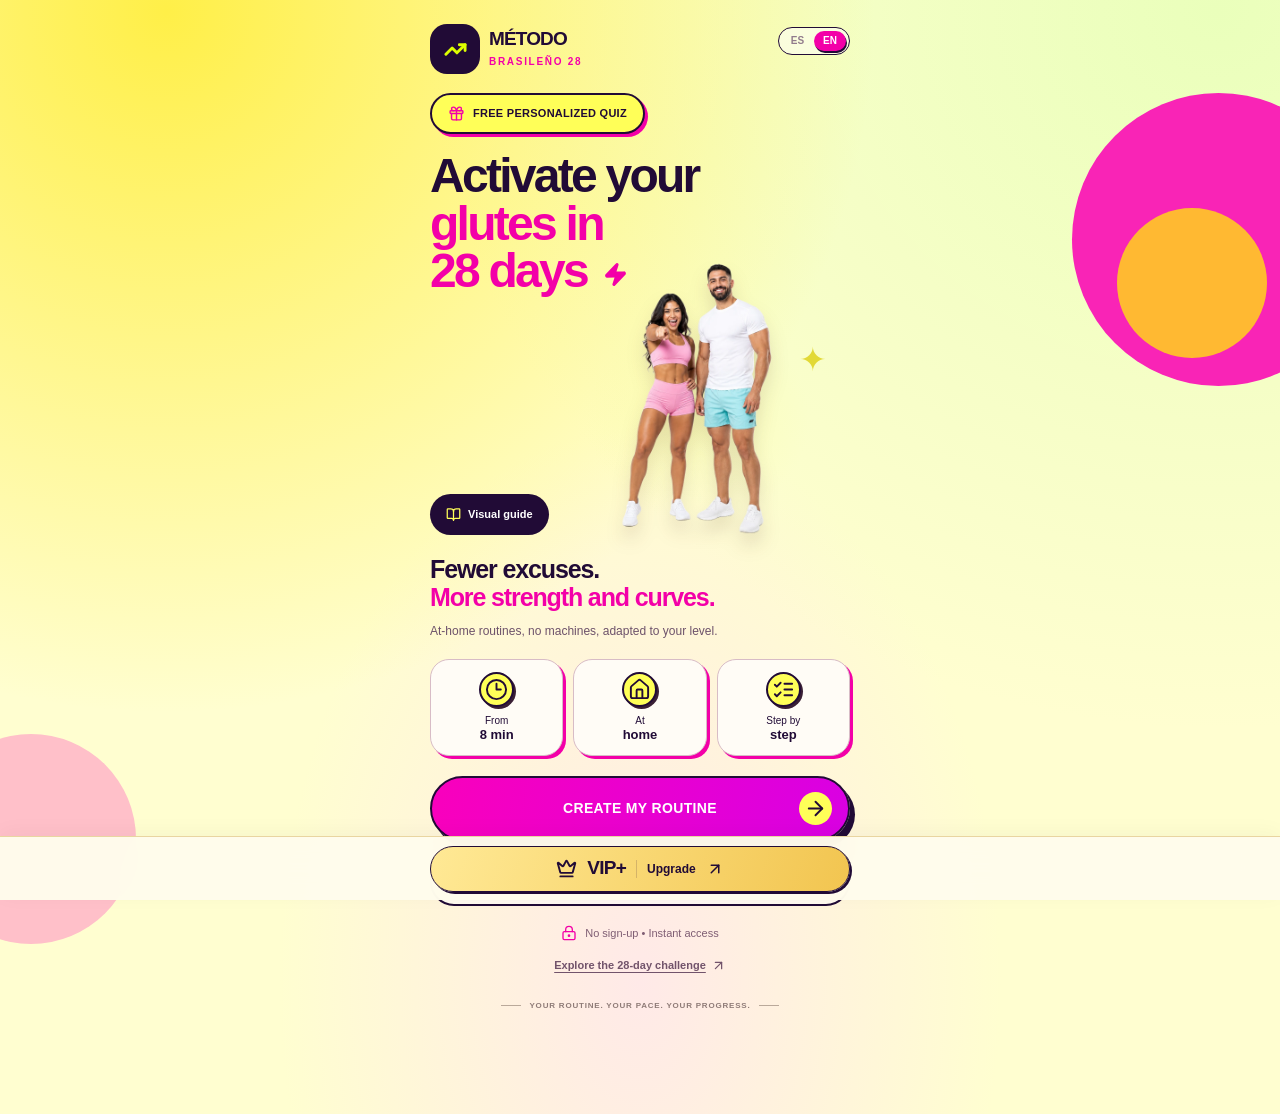
==== commit a3a3219a: "Refresh deliverable app script cache" ====
--- a/index.html
+++ b/index.html
@@ -24,7 +24,7 @@
       href="https://fonts.googleapis.com/css2?family=Bricolage+Grotesque:opsz,wght@12..96,400;500;600;700;800&family=DM+Sans:wght@400;500;600;700;800&display=swap"
       rel="stylesheet"
     />
-    <script type="module" crossorigin src="./app.js"></script>
+    <script type="module" crossorigin src="./app.js?v=entregavel-1"></script>
     <link rel="stylesheet" crossorigin href="./app.css">
   </head>
   <body>
